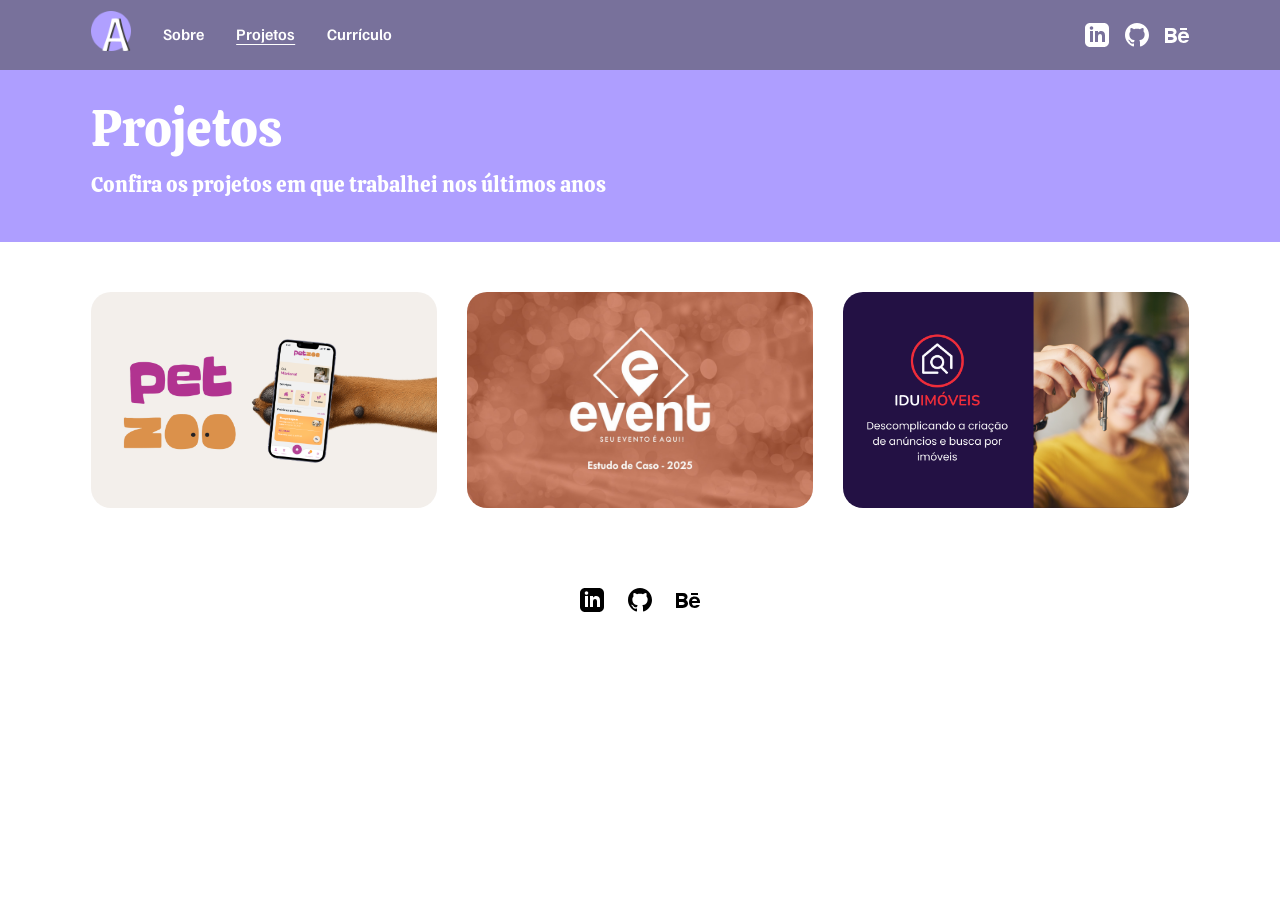
==== projetos/index.html @ efbb7764 "chore: first commit" ====
<!DOCTYPE html>
<html lang="pt-BR">

<head>
  <meta charset="utf-8">
  <meta name="viewport" content="width=device-width, initial-scale=1">
  <title>Projetos | Amanda Costa</title>
  <meta name="description" content="Confira os projetos de UX/UI Design de Amanda Costa.">
  <link rel="icon" href="../img/favicon.ico">
  <link rel="preconnect" href="https://fonts.googleapis.com">
  <link rel="preconnect" href="https://fonts.gstatic.com" crossorigin>
  <link href="https://fonts.googleapis.com/css2?family=Familjen+Grotesk:ital,wght@0,400;0,600;0,700;1,400;1,700&family=Calistoga&display=swap" rel="stylesheet">
  <link rel="stylesheet" href="../styleguide.css">
  <link rel="stylesheet" href="../style.css">
</head>

<body>

  <header class="header">
    <div class="container header-inner">
      <a href="../index.html" class="logo">
        <img src="../img/logo.png" alt="Portfólio | Amanda Costa">
      </a>
      <nav class="nav-desktop">
        <a href="../index.html">Sobre</a>
        <a href="index.html" class="active">Projetos</a>
        <a href="https://drive.google.com/file/d/1pjZBLQrplAM-iKHVY3zq04LbxBkUVY1t/view?usp=drivesdk" target="_blank" rel="noopener">Currículo</a>
      </nav>
      <div class="social-icons header-social">
        <a href="https://www.linkedin.com/in/amanda-costa-142053214/" target="_blank" rel="noopener" aria-label="LinkedIn">
          <svg xmlns="http://www.w3.org/2000/svg" width="24" height="24" viewBox="0 0 24 24" fill="currentColor"><path d="M19 0h-14c-2.761 0-5 2.239-5 5v14c0 2.761 2.239 5 5 5h14c2.762 0 5-2.239 5-5v-14c0-2.761-2.238-5-5-5zm-11 19h-3v-11h3v11zm-1.5-12.268c-.966 0-1.75-.79-1.75-1.764s.784-1.764 1.75-1.764 1.75.79 1.75 1.764-.783 1.764-1.75 1.764zm13.5 12.268h-3v-5.604c0-3.368-4-3.113-4 0v5.604h-3v-11h3v1.765c1.396-2.586 7-2.777 7 2.476v6.759z"/></svg>
        </a>
        <a href="https://github.com/amanda-costa" target="_blank" rel="noopener" aria-label="GitHub">
          <svg xmlns="http://www.w3.org/2000/svg" width="24" height="24" viewBox="0 0 24 24" fill="currentColor"><path d="M12 0c-6.626 0-12 5.373-12 12 0 5.302 3.438 9.8 8.207 11.387.599.111.793-.261.793-.577v-2.234c-3.338.726-4.033-1.416-4.033-1.416-.546-1.387-1.333-1.756-1.333-1.756-1.089-.745.083-.729.083-.729 1.205.084 1.839 1.237 1.839 1.237 1.07 1.834 2.807 1.304 3.492.997.107-.775.418-1.305.762-1.604-2.665-.305-5.467-1.334-5.467-5.931 0-1.311.469-2.381 1.236-3.221-.124-.303-.535-1.524.117-3.176 0 0 1.008-.322 3.301 1.23.957-.266 1.983-.399 3.003-.404 1.02.005 2.047.138 3.006.404 2.291-1.552 3.297-1.23 3.297-1.23.653 1.653.242 2.874.118 3.176.77.84 1.235 1.911 1.235 3.221 0 4.609-2.807 5.624-5.479 5.921.43.372.823 1.102.823 2.222v3.293c0 .319.192.694.801.576 4.765-1.589 8.199-6.086 8.199-11.386 0-6.627-5.373-12-12-12z"/></svg>
        </a>
        <a href="https://www.behance.net/amandacosta72" target="_blank" rel="noopener" aria-label="Behance">
          <svg xmlns="http://www.w3.org/2000/svg" width="24" height="24" viewBox="0 0 24 24" fill="currentColor"><path d="M22 7h-7v-2h7v2zm1.726 10c-.442 1.297-2.029 3-5.101 3-3.074 0-5.564-1.729-5.564-5.675 0-3.91 2.325-5.92 5.466-5.92 3.082 0 4.964 1.782 5.375 4.426.078.506.109 1.188.095 2.14h-8.027c.13 3.211 3.483 3.312 4.588 2.029h3.168zm-7.686-4h5.025c-.154-1.545-1.085-2.348-2.537-2.348-1.49 0-2.285.852-2.488 2.348zm-9.574 6.988h-6.466v-14.967h6.953c5.476.081 5.58 5.444 2.72 6.906 3.461 1.26 3.577 8.061-3.207 8.061zm-3.466-8.988h3.584c2.508 0 2.906-3-.312-3h-3.272v3zm3.391 3h-3.391v3.016h3.341c3.055 0 2.868-3.016.05-3.016z"/></svg>
        </a>
      </div>
      <button class="hamburger" aria-label="Abrir menu">
        <span></span><span></span><span></span>
      </button>
    </div>
  </header>

  <div class="mobile-nav" id="mobileNav">
    <a href="../index.html">Sobre</a>
    <a href="index.html" class="active">Projetos</a>
    <a href="https://drive.google.com/file/d/1pjZBLQrplAM-iKHVY3zq04LbxBkUVY1t/view?usp=drivesdk" target="_blank" rel="noopener">Currículo</a>
    <div class="social-icons">
      <a href="https://www.linkedin.com/in/amanda-costa-142053214/" target="_blank" rel="noopener" aria-label="LinkedIn">
        <svg xmlns="http://www.w3.org/2000/svg" width="24" height="24" viewBox="0 0 24 24" fill="currentColor"><path d="M19 0h-14c-2.761 0-5 2.239-5 5v14c0 2.761 2.239 5 5 5h14c2.762 0 5-2.239 5-5v-14c0-2.761-2.238-5-5-5zm-11 19h-3v-11h3v11zm-1.5-12.268c-.966 0-1.75-.79-1.75-1.764s.784-1.764 1.75-1.764 1.75.79 1.75 1.764-.783 1.764-1.75 1.764zm13.5 12.268h-3v-5.604c0-3.368-4-3.113-4 0v5.604h-3v-11h3v1.765c1.396-2.586 7-2.777 7 2.476v6.759z"/></svg>
      </a>
      <a href="https://github.com/amanda-costa" target="_blank" rel="noopener" aria-label="GitHub">
        <svg xmlns="http://www.w3.org/2000/svg" width="24" height="24" viewBox="0 0 24 24" fill="currentColor"><path d="M12 0c-6.626 0-12 5.373-12 12 0 5.302 3.438 9.8 8.207 11.387.599.111.793-.261.793-.577v-2.234c-3.338.726-4.033-1.416-4.033-1.416-.546-1.387-1.333-1.756-1.333-1.756-1.089-.745.083-.729.083-.729 1.205.084 1.839 1.237 1.839 1.237 1.07 1.834 2.807 1.304 3.492.997.107-.775.418-1.305.762-1.604-2.665-.305-5.467-1.334-5.467-5.931 0-1.311.469-2.381 1.236-3.221-.124-.303-.535-1.524.117-3.176 0 0 1.008-.322 3.301 1.23.957-.266 1.983-.399 3.003-.404 1.02.005 2.047.138 3.006.404 2.291-1.552 3.297-1.23 3.297-1.23.653 1.653.242 2.874.118 3.176.77.84 1.235 1.911 1.235 3.221 0 4.609-2.807 5.624-5.479 5.921.43.372.823 1.102.823 2.222v3.293c0 .319.192.694.801.576 4.765-1.589 8.199-6.086 8.199-11.386 0-6.627-5.373-12-12-12z"/></svg>
      </a>
      <a href="https://www.behance.net/amandacosta72" target="_blank" rel="noopener" aria-label="Behance">
        <svg xmlns="http://www.w3.org/2000/svg" width="24" height="24" viewBox="0 0 24 24" fill="currentColor"><path d="M22 7h-7v-2h7v2zm1.726 10c-.442 1.297-2.029 3-5.101 3-3.074 0-5.564-1.729-5.564-5.675 0-3.91 2.325-5.92 5.466-5.92 3.082 0 4.964 1.782 5.375 4.426.078.506.109 1.188.095 2.14h-8.027c.13 3.211 3.483 3.312 4.588 2.029h3.168zm-7.686-4h5.025c-.154-1.545-1.085-2.348-2.537-2.348-1.49 0-2.285.852-2.488 2.348zm-9.574 6.988h-6.466v-14.967h6.953c5.476.081 5.58 5.444 2.72 6.906 3.461 1.26 3.577 8.061-3.207 8.061zm-3.466-8.988h3.584c2.508 0 2.906-3-.312-3h-3.272v3zm3.391 3h-3.391v3.016h3.341c3.055 0 2.868-3.016.05-3.016z"/></svg>
      </a>
    </div>
  </div>

  <main>

    <!-- Hero -->
    <section class="hero subpage hero-projetos">
      <div class="container">
        <h1>Projetos</h1>
        <h2>Confira os projetos em que trabalhei nos últimos anos</h2>
      </div>
    </section>

    <!-- Projects Grid -->
    <section class="section section-white">
      <div class="container">
        <div class="projects-grid listing">
          <a href="petzoo.html" class="project-card">
            <img src="../img/projetos/petzoo-thumb.png" alt="Petzoo" loading="lazy">
            <div class="project-overlay">
              <h3>Petzoo</h3>
            </div>
          </a>
          <a href="event.html" class="project-card">
            <img src="../img/projetos/event-thumb.jpg" alt="Event - Estudo de Caso" loading="lazy">
            <div class="project-overlay">
              <h3>Event - Estudo de Caso</h3>
            </div>
          </a>
          <a href="iduimoveis.html" class="project-card">
            <img src="../img/projetos/iduimoveis-thumb.png" alt="IDUIMOVEIS" loading="lazy">
            <div class="project-overlay">
              <h3>IDUIMOVEIS</h3>
            </div>
          </a>
        </div>
      </div>
    </section>

  </main>

  <footer class="footer">
    <div class="social-icons">
      <a href="https://www.linkedin.com/in/amanda-costa-142053214/" target="_blank" rel="noopener" aria-label="LinkedIn">
        <svg xmlns="http://www.w3.org/2000/svg" width="24" height="24" viewBox="0 0 24 24" fill="currentColor"><path d="M19 0h-14c-2.761 0-5 2.239-5 5v14c0 2.761 2.239 5 5 5h14c2.762 0 5-2.239 5-5v-14c0-2.761-2.238-5-5-5zm-11 19h-3v-11h3v11zm-1.5-12.268c-.966 0-1.75-.79-1.75-1.764s.784-1.764 1.75-1.764 1.75.79 1.75 1.764-.783 1.764-1.75 1.764zm13.5 12.268h-3v-5.604c0-3.368-4-3.113-4 0v5.604h-3v-11h3v1.765c1.396-2.586 7-2.777 7 2.476v6.759z"/></svg>
      </a>
      <a href="https://github.com/amanda-costa" target="_blank" rel="noopener" aria-label="GitHub">
        <svg xmlns="http://www.w3.org/2000/svg" width="24" height="24" viewBox="0 0 24 24" fill="currentColor"><path d="M12 0c-6.626 0-12 5.373-12 12 0 5.302 3.438 9.8 8.207 11.387.599.111.793-.261.793-.577v-2.234c-3.338.726-4.033-1.416-4.033-1.416-.546-1.387-1.333-1.756-1.333-1.756-1.089-.745.083-.729.083-.729 1.205.084 1.839 1.237 1.839 1.237 1.07 1.834 2.807 1.304 3.492.997.107-.775.418-1.305.762-1.604-2.665-.305-5.467-1.334-5.467-5.931 0-1.311.469-2.381 1.236-3.221-.124-.303-.535-1.524.117-3.176 0 0 1.008-.322 3.301 1.23.957-.266 1.983-.399 3.003-.404 1.02.005 2.047.138 3.006.404 2.291-1.552 3.297-1.23 3.297-1.23.653 1.653.242 2.874.118 3.176.77.84 1.235 1.911 1.235 3.221 0 4.609-2.807 5.624-5.479 5.921.43.372.823 1.102.823 2.222v3.293c0 .319.192.694.801.576 4.765-1.589 8.199-6.086 8.199-11.386 0-6.627-5.373-12-12-12z"/></svg>
      </a>
      <a href="https://www.behance.net/amandacosta72" target="_blank" rel="noopener" aria-label="Behance">
        <svg xmlns="http://www.w3.org/2000/svg" width="24" height="24" viewBox="0 0 24 24" fill="currentColor"><path d="M22 7h-7v-2h7v2zm1.726 10c-.442 1.297-2.029 3-5.101 3-3.074 0-5.564-1.729-5.564-5.675 0-3.91 2.325-5.92 5.466-5.92 3.082 0 4.964 1.782 5.375 4.426.078.506.109 1.188.095 2.14h-8.027c.13 3.211 3.483 3.312 4.588 2.029h3.168zm-7.686-4h5.025c-.154-1.545-1.085-2.348-2.537-2.348-1.49 0-2.285.852-2.488 2.348zm-9.574 6.988h-6.466v-14.967h6.953c5.476.081 5.58 5.444 2.72 6.906 3.461 1.26 3.577 8.061-3.207 8.061zm-3.466-8.988h3.584c2.508 0 2.906-3-.312-3h-3.272v3zm3.391 3h-3.391v3.016h3.341c3.055 0 2.868-3.016.05-3.016z"/></svg>
      </a>
    </div>
  </footer>

  <script>
    document.querySelector('.hamburger').addEventListener('click', function () {
      document.getElementById('mobileNav').classList.toggle('open');
      this.classList.toggle('open');
    });
  </script>

</body>

</html>
---- styleguide.css ----
:root {
  --white: #ffffff;
  --black: #000000;
  --accent: hsl(250, 100%, 81%);         /* lavender #A08AFF */
  --light-accent: hsl(60, 4%, 95%);      /* cream #F4F4F2 */
  --dark-accent: hsl(0, 0%, 31%);        /* dark gray #4F4F4F */
  --font-heading: 'Calistoga', serif;
  --font-body: 'Familjen Grotesk', sans-serif;
}
---- style.css ----
/* ==========================================================================
   Amanda Costa - Product Designer Portfolio
   ========================================================================== */

* {
  box-sizing: border-box;
}

html {
  scroll-behavior: smooth;
}

body {
  font-family: var(--font-body);
  margin: 0;
  padding: 0;
  line-height: 1.6;
  color: var(--black);
}

h1, h2, h3, h4, h5, h6 {
  font-family: var(--font-heading);
  font-weight: 400;
}

img {
  max-width: 100%;
  height: auto;
}

a.no-effect {
  text-decoration: none;
  color: inherit;
}

a.no-effect:hover,
a.no-effect:focus,
a.no-effect:active {
  text-decoration: none;
  color: inherit;
}

/* ==========================================================================
   Header
   ========================================================================== */

.header {
  position: fixed;
  top: 0;
  left: 0;
  width: 100%;
  z-index: 1000;
  background: rgba(79, 79, 79, 0.57);
  height: 70px;
}

.header-inner {
  display: flex;
  align-items: center;
  gap: 32px;
  height: 100%;
}

.header .logo img {
  height: 40px;
}

.nav-desktop {
  display: flex;
  gap: 32px;
  align-items: center;
}

.nav-desktop a {
  color: var(--white);
  font-size: 16px;
  font-weight: 600;
  text-decoration: none;
  transition: color 0.3s;
}

.nav-desktop a:hover {
  text-decoration: underline;
  text-underline-offset: 4px;
}

.nav-desktop a.active {
  color: var(--white);
  text-decoration: underline;
  text-underline-offset: 4px;
}

.header-social {
  display: flex;
  gap: 16px;
  align-items: center;
  margin-left: auto;
}

.header-social a {
  color: var(--white);
  text-decoration: none;
  transition: color 0.3s;
  display: flex;
}

.header-social a:hover {
  color: var(--accent);
}

/* Hamburger */
.hamburger {
  display: none;
  flex-direction: column;
  justify-content: space-between;
  width: 28px;
  height: 20px;
  cursor: pointer;
  background: none;
  border: none;
  padding: 0;
  z-index: 1001;
}

.hamburger span {
  display: block;
  width: 100%;
  height: 3px;
  background: var(--white);
  border-radius: 2px;
  transition: 0.3s;
}

.hamburger.open span:nth-child(1) {
  transform: rotate(45deg) translate(6px, 6px);
}

.hamburger.open span:nth-child(2) {
  opacity: 0;
}

.hamburger.open span:nth-child(3) {
  transform: rotate(-45deg) translate(6px, -6px);
}

/* Mobile Nav */
.mobile-nav {
  position: fixed;
  top: 0;
  left: 0;
  width: 100%;
  height: 100vh;
  background: rgba(79, 79, 79, 0.98);
  display: flex;
  flex-direction: column;
  justify-content: center;
  align-items: center;
  gap: 32px;
  z-index: 999;
  opacity: 0;
  pointer-events: none;
  transition: opacity 0.3s;
}

.mobile-nav.open {
  opacity: 1;
  pointer-events: all;
}

.mobile-nav a {
  color: var(--white);
  font-size: 24px;
  font-weight: 600;
  text-decoration: none;
  transition: color 0.3s;
}

.mobile-nav a:hover,
.mobile-nav a.active {
  color: var(--accent);
}

.mobile-nav .social-icons {
  display: flex;
  gap: 24px;
  margin-top: 16px;
}

.mobile-nav .social-icons a {
  font-size: 20px;
  display: flex;
}

/* ==========================================================================
   Hero
   ========================================================================== */

.hero {
  min-height: 60vh;
  background-size: cover;
  background-position: 68% 31%;
  position: relative;
  display: flex;
  align-items: center;
  padding: 140px 0 80px;
}

.hero.subpage {
  min-height: auto;
  background-color: var(--white);
  padding: 120px 0 60px;
}

.hero.subpage::before {
  display: none;
}

.hero.subpage h1 {
  color: var(--black);
}

.hero.subpage h2 {
  color: var(--dark-accent);
}

.hero.hero-projetos {
  background-color: var(--accent);
  padding: 100px 0 40px;
}

.hero.hero-projetos h1 {
  color: var(--white);
  font-size: 3.2rem;
  margin-bottom: 12px;
}

.hero.hero-projetos h2 {
  color: rgba(255, 255, 255, 1.0);
  font-size: 1.3rem;
  font-weight: 400;
}

.hero::before {
  content: '';
  position: absolute;
  top: 0;
  left: 0;
  width: 100%;
  height: 100%;
  background: rgba(200, 200, 200, 0.20);
}

.hero .container {
  position: relative;
  z-index: 1;
  text-align: left;
  max-width: 1200px;
  width: 100%;
}

.hero h1 {
  color: var(--white);
  font-size: 4.5rem;
  margin: 0 0 12px 0;
  line-height: 1.1;
}

.hero h2 {
  color: var(--accent);
  font-size: 2.3rem;
  font-family: var(--font-heading);
  margin: 0;
}

/* ==========================================================================
   Sections
   ========================================================================== */

.section {
  padding: 50px 0;
}

.section-white {
  background: var(--white);
  color: var(--black);
}

.section-light {
  background: var(--light-accent);
  color: var(--black);
}

.section-dark {
  background: var(--dark-accent);
  color: var(--white);
}

.container {
  max-width: 1200px;
  margin: 0 auto;
  padding: 0 4vw;
}

.section-title {
  font-size: 2.5rem;
  color: var(--black);
  margin-bottom: 40px;
}

/* ==========================================================================
   Education (3-column)
   ========================================================================== */

.education-grid {
  display: grid;
  grid-template-columns: repeat(3, 1fr);
  gap: 40px;
}

.education-grid h3 {
  font-size: 1.4rem;
  margin-bottom: 0px;
}

.education-grid p {
  font-size: 1.2rem;
  line-height: 1.8;
  margin-top: 5px;
}

/* ==========================================================================
   About (2-column)
   ========================================================================== */

.about-grid {
  display: grid;
  grid-template-columns: 1.2fr 1fr;
  gap: 60px;
  align-items: center;
}

.about-grid h2 {
  font-size: 3rem;
  color: var(--accent);
  margin-bottom: 24px;
}

.about-grid p {
  font-size: 1.1rem;
  line-height: 1.8;
  margin-bottom: 16px;
  color: var(--black);
}

.about-image img {
  width: 100%;
  object-fit: contain;
}

/* ==========================================================================
   Skills (2-column)
   ========================================================================== */

.skills-grid {
  display: grid;
  grid-template-columns: repeat(2, 1fr);
  gap: 50px;
}

.skills-grid h2 {
  font-size: 2.5rem;
  margin-bottom: 0px;
  grid-column: span 2;
}

.skills-grid h3 {
  font-size: 1.6rem;
  font-family: var(--font-body);
  font-weight: 700;
  color: var(--dark-accent);
  border-bottom: 3px solid var(--accent);
  padding-bottom: 8px;
  margin-bottom: 16px;
}

.skills-grid p {
  font-size: 1.1rem;
  line-height: 1.8;
}

/* ==========================================================================
   Projects Grid
   ========================================================================== */

.projects-grid {
  display: grid;
  grid-template-columns: repeat(2, 1fr);
  gap: 30px;
}

.projects-grid.listing {
  grid-template-columns: repeat(3, 1fr);
}

.project-card {
  position: relative;
  border-radius: 20px;
  overflow: hidden;
  aspect-ratio: 16 / 10;
  display: block;
  text-decoration: none;
}

.project-card img {
  width: 100%;
  height: 100%;
  object-fit: cover;
  transition: transform 0.3s;
}

.project-card:hover img {
  transform: scale(1.05);
}

.project-overlay {
  position: absolute;
  bottom: 0;
  left: 0;
  right: 0;
  padding: 20px;
  background: linear-gradient(transparent, rgba(0, 0, 0, 0.8));
  opacity: 0;
  transition: opacity 0.3s;
  display: flex;
  align-items: flex-end;
}

.project-card:hover .project-overlay {
  opacity: 1;
}

.project-overlay h3 {
  color: var(--white);
  font-size: 1.3rem;
  font-family: var(--font-body);
  font-weight: 700;
  margin: 0;
}

/* ==========================================================================
   Buttons
   ========================================================================== */

.btn-outline {
  display: inline-block;
  padding: 12px 32px;
  border-radius: 50px;
  font-weight: 600;
  text-decoration: none;
  font-family: var(--font-body);
  font-size: 1rem;
  background: transparent;
  border: 2px solid var(--black);
  color: var(--black);
  transition: background 0.3s, color 0.3s;
  cursor: pointer;
}

.btn-outline:hover {
  background: var(--black);
  color: var(--white);
}

/* ==========================================================================
   Project Detail
   ========================================================================== */

.project-detail {
  padding-top: 70px;
  background: var(--white);
}

.project-images {
  max-width: 1400px;
  margin: 0 auto;
}

.project-images img,
.project-images video {
  width: 100%;
  display: block;
}

/* ==========================================================================
   Pagination
   ========================================================================== */

.pagination {
  display: flex;
  justify-content: space-between;
  padding: 40px 4vw;
  max-width: 1200px;
  margin: 0 auto;
}

.pagination a {
  color: var(--accent);
  font-weight: 600;
  text-decoration: none;
  transition: opacity 0.3s;
}

.pagination a:hover {
  opacity: 0.7;
}

/* ==========================================================================
   Footer
   ========================================================================== */

.footer {
  background: var(--white);
  padding: 30px 0;
  text-align: center;
}

.footer .social-icons {
  display: flex;
  justify-content: center;
  gap: 24px;
}

.footer .social-icons a {
  color: var(--black);
  text-decoration: none;
  transition: color 0.3s;
  display: flex;
}

.footer .social-icons a:hover {
  color: var(--accent);
}

/* ==========================================================================
   Utilities
   ========================================================================== */

.text-center {
  text-align: center;
}

.mt-40 {
  margin-top: 40px;
}

/* ==========================================================================
   Responsive - Tablet
   ========================================================================== */

@media (max-width: 768px) {
  .hero h1 {
    font-size: 2.5rem;
  }

  .hero h2 {
    font-size: 1.5rem;
  }

  .section {
    padding: 50px 0;
  }

  .container {
    padding: 0 6vw;
  }

  .education-grid {
    grid-template-columns: 1fr;
  }

  .about-grid {
    grid-template-columns: 1fr;
  }

  .about-grid .about-image {
    order: -1;
  }

  .skills-grid {
    grid-template-columns: 1fr;
  }

  .skills-grid h2 {
    grid-column: span 1;
  }

  .projects-grid {
    grid-template-columns: 1fr;
  }

  .projects-grid.listing {
    grid-template-columns: 1fr;
  }

  .hamburger {
    display: flex;
  }

  .nav-desktop,
  .header-social {
    display: none;
  }
}

/* ==========================================================================
   Responsive - Mobile
   ========================================================================== */

@media (max-width: 480px) {
  .hero h1 {
    font-size: 2rem;
  }

  .section-title {
    font-size: 1.8rem;
  }
}
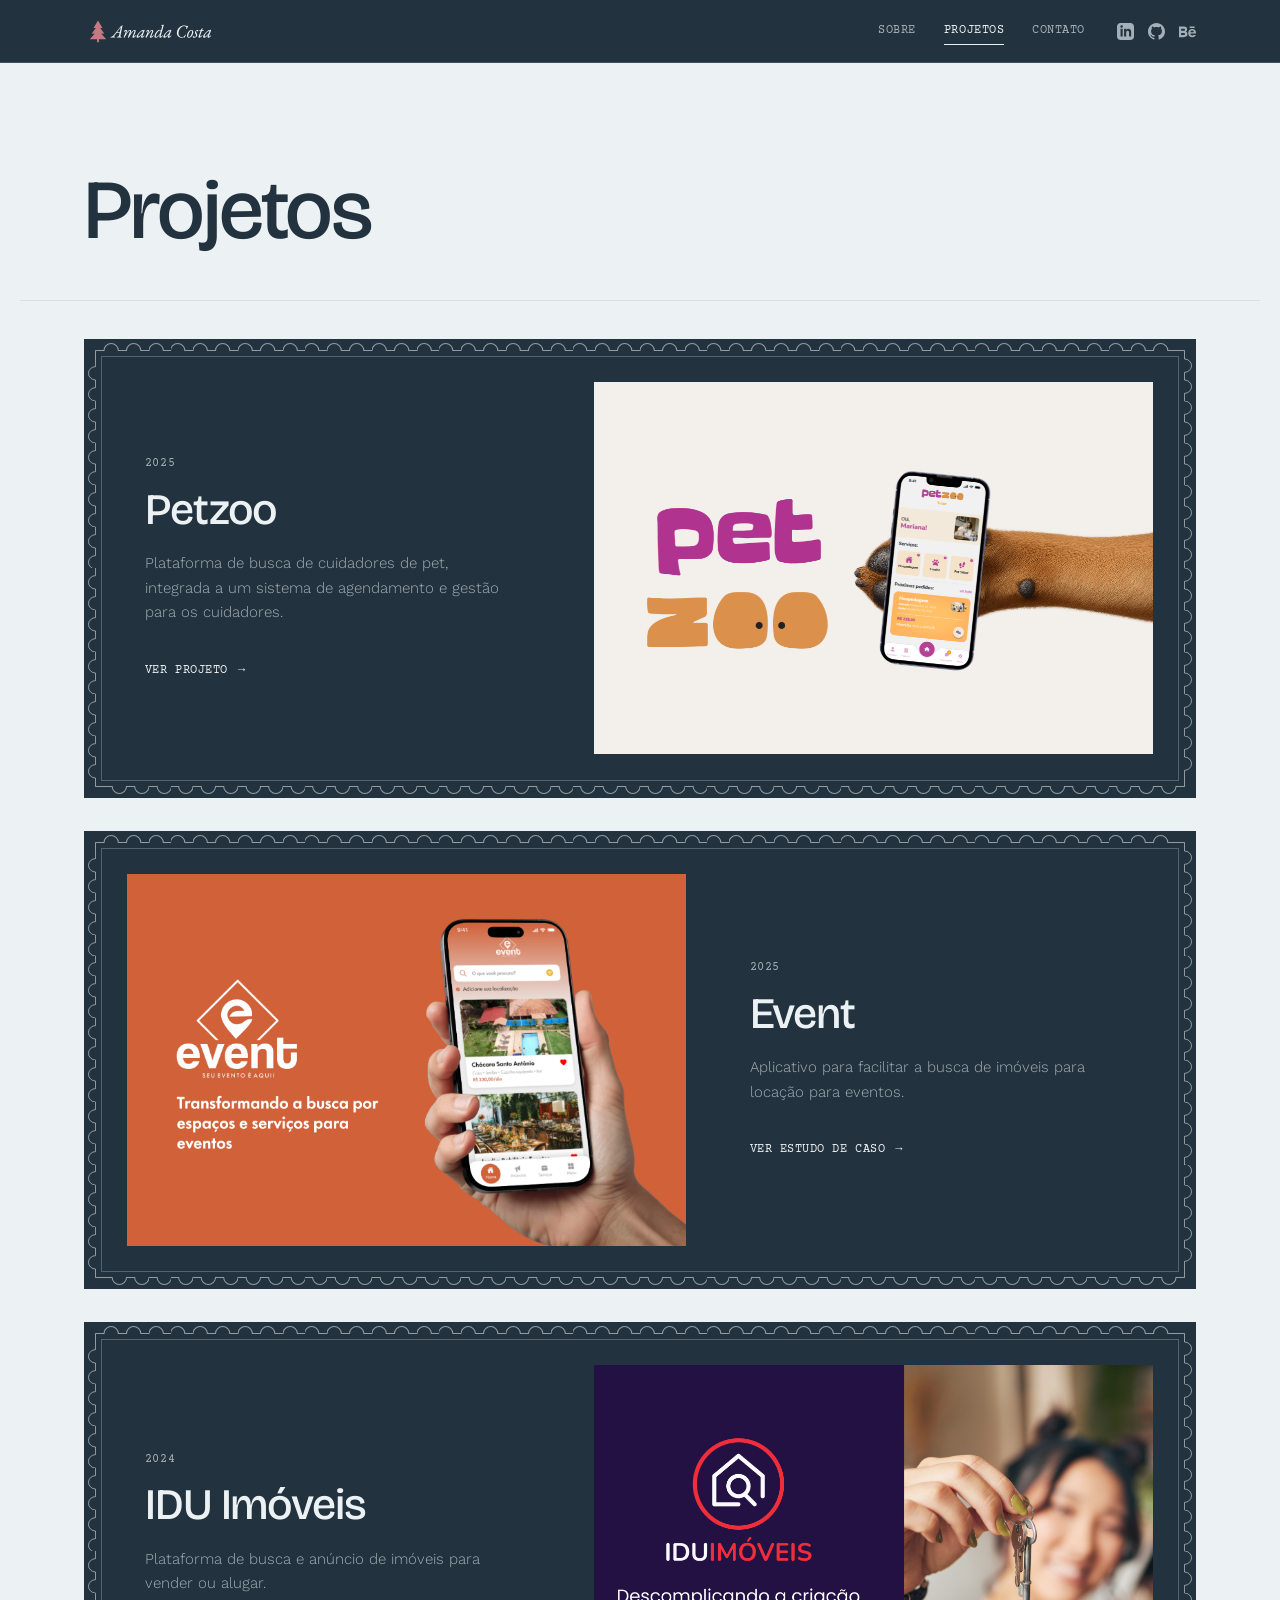
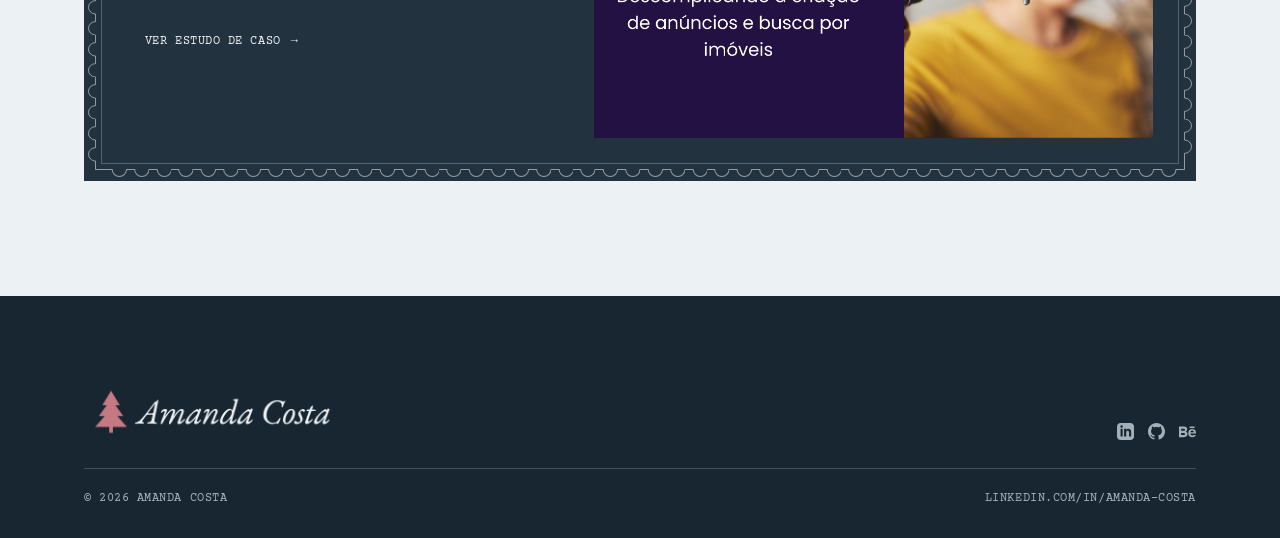
==== commit 13cc874b: "Redesign do portfólio: selos, linha do tempo e projetos em destaque O site passa a ser gerado por to" ====
--- a/projetos/index.html
+++ b/projetos/index.html
@@ -5,120 +5,128 @@
   <meta charset="utf-8">
   <meta name="viewport" content="width=device-width, initial-scale=1">
   <title>Projetos | Amanda Costa</title>
-  <meta name="description" content="Confira os projetos de UX/UI Design de Amanda Costa.">
-  <link rel="icon" href="../img/favicon.ico">
+  <meta name="description" content="Índice dos estudos de caso de UX/UI Design de Amanda Costa.">
+  <meta property="og:type" content="website">
+  <meta property="og:title" content="Projetos | Amanda Costa">
+  <meta property="og:description" content="Índice dos estudos de caso de UX/UI Design de Amanda Costa.">
+  <meta property="og:image" content="https://amandacosta.net/img/capa-petzoo.png">
+  <meta name="theme-color" content="#3d4a57">
+  <link rel="icon" href="../favicon.ico" sizes="16x16 32x32 48x48 64x64">
+  <link rel="icon" type="image/png" sizes="128x128" href="../img/favicon-128.png">
+  <link rel="icon" type="image/png" sizes="512x512" href="../img/favicon-512.png">
+  <link rel="apple-touch-icon" href="../img/favicon-512.png">
   <link rel="preconnect" href="https://fonts.googleapis.com">
   <link rel="preconnect" href="https://fonts.gstatic.com" crossorigin>
-  <link href="https://fonts.googleapis.com/css2?family=Familjen+Grotesk:ital,wght@0,400;0,600;0,700;1,400;1,700&family=Calistoga&display=swap" rel="stylesheet">
-  <link rel="stylesheet" href="../styleguide.css">
-  <link rel="stylesheet" href="../style.css">
+  <link href="https://fonts.googleapis.com/css2?family=Bricolage+Grotesque:opsz,wght@12..96,300..800&family=Courier+Prime:wght@400;700&family=EB+Garamond:ital,wght@1,400;1,500&family=Work+Sans:wght@300;400;500&display=swap" rel="stylesheet">
+  <link rel="stylesheet" href="../styleguide.css?v=202608262234">
+  <link rel="stylesheet" href="../style.css?v=202608262234">
+  <script>document.documentElement.classList.add('js');</script>
 </head>
 
 <body>
 
-  <header class="header">
-    <div class="container header-inner">
-      <a href="../index.html" class="logo">
-        <img src="../img/logo.png" alt="Portfólio | Amanda Costa">
+  <a class="skip-link" href="#conteudo">Pular para o conteúdo</a>
+
+  <div class="progresso" id="progresso" aria-hidden="true"></div>
+
+  <header class="site-header">
+    <div class="shell site-header__inner">
+      <a class="site-header__logo" href="../index.html">
+        <img src="../img/logo-claro.png" alt="Amanda Costa" width="1040" height="240">
       </a>
-      <nav class="nav-desktop">
+      <nav class="nav" aria-label="Principal">
         <a href="../index.html">Sobre</a>
-        <a href="index.html" class="active">Projetos</a>
-        <a href="https://drive.google.com/file/d/1pjZBLQrplAM-iKHVY3zq04LbxBkUVY1t/view?usp=drivesdk" target="_blank" rel="noopener">Currículo</a>
+        <a href="../projetos/index.html" aria-current="page">Projetos</a>
+        <a href="../index.html#contato">Contato</a>
       </nav>
-      <div class="social-icons header-social">
-        <a href="https://www.linkedin.com/in/amanda-costa-142053214/" target="_blank" rel="noopener" aria-label="LinkedIn">
-          <svg xmlns="http://www.w3.org/2000/svg" width="24" height="24" viewBox="0 0 24 24" fill="currentColor"><path d="M19 0h-14c-2.761 0-5 2.239-5 5v14c0 2.761 2.239 5 5 5h14c2.762 0 5-2.239 5-5v-14c0-2.761-2.238-5-5-5zm-11 19h-3v-11h3v11zm-1.5-12.268c-.966 0-1.75-.79-1.75-1.764s.784-1.764 1.75-1.764 1.75.79 1.75 1.764-.783 1.764-1.75 1.764zm13.5 12.268h-3v-5.604c0-3.368-4-3.113-4 0v5.604h-3v-11h3v1.765c1.396-2.586 7-2.777 7 2.476v6.759z"/></svg>
-        </a>
-        <a href="https://github.com/amanda-costa" target="_blank" rel="noopener" aria-label="GitHub">
-          <svg xmlns="http://www.w3.org/2000/svg" width="24" height="24" viewBox="0 0 24 24" fill="currentColor"><path d="M12 0c-6.626 0-12 5.373-12 12 0 5.302 3.438 9.8 8.207 11.387.599.111.793-.261.793-.577v-2.234c-3.338.726-4.033-1.416-4.033-1.416-.546-1.387-1.333-1.756-1.333-1.756-1.089-.745.083-.729.083-.729 1.205.084 1.839 1.237 1.839 1.237 1.07 1.834 2.807 1.304 3.492.997.107-.775.418-1.305.762-1.604-2.665-.305-5.467-1.334-5.467-5.931 0-1.311.469-2.381 1.236-3.221-.124-.303-.535-1.524.117-3.176 0 0 1.008-.322 3.301 1.23.957-.266 1.983-.399 3.003-.404 1.02.005 2.047.138 3.006.404 2.291-1.552 3.297-1.23 3.297-1.23.653 1.653.242 2.874.118 3.176.77.84 1.235 1.911 1.235 3.221 0 4.609-2.807 5.624-5.479 5.921.43.372.823 1.102.823 2.222v3.293c0 .319.192.694.801.576 4.765-1.589 8.199-6.086 8.199-11.386 0-6.627-5.373-12-12-12z"/></svg>
-        </a>
-        <a href="https://www.behance.net/amandacosta72" target="_blank" rel="noopener" aria-label="Behance">
-          <svg xmlns="http://www.w3.org/2000/svg" width="24" height="24" viewBox="0 0 24 24" fill="currentColor"><path d="M22 7h-7v-2h7v2zm1.726 10c-.442 1.297-2.029 3-5.101 3-3.074 0-5.564-1.729-5.564-5.675 0-3.91 2.325-5.92 5.466-5.92 3.082 0 4.964 1.782 5.375 4.426.078.506.109 1.188.095 2.14h-8.027c.13 3.211 3.483 3.312 4.588 2.029h3.168zm-7.686-4h5.025c-.154-1.545-1.085-2.348-2.537-2.348-1.49 0-2.285.852-2.488 2.348zm-9.574 6.988h-6.466v-14.967h6.953c5.476.081 5.58 5.444 2.72 6.906 3.461 1.26 3.577 8.061-3.207 8.061zm-3.466-8.988h3.584c2.508 0 2.906-3-.312-3h-3.272v3zm3.391 3h-3.391v3.016h3.341c3.055 0 2.868-3.016.05-3.016z"/></svg>
-        </a>
+      <div class="social">
+      <a href="https://www.linkedin.com/in/amanda-costa-142053214/" target="_blank" rel="noopener" aria-label="LinkedIn"><svg xmlns="http://www.w3.org/2000/svg" viewBox="0 0 24 24" fill="currentColor" aria-hidden="true"><path d="M19 0h-14c-2.761 0-5 2.239-5 5v14c0 2.761 2.239 5 5 5h14c2.762 0 5-2.239 5-5v-14c0-2.761-2.238-5-5-5zm-11 19h-3v-11h3v11zm-1.5-12.268c-.966 0-1.75-.79-1.75-1.764s.784-1.764 1.75-1.764 1.75.79 1.75 1.764-.783 1.764-1.75 1.764zm13.5 12.268h-3v-5.604c0-3.368-4-3.113-4 0v5.604h-3v-11h3v1.765c1.396-2.586 7-2.777 7 2.476v6.759z"/></svg></a>
+      <a href="https://github.com/amanda-costa" target="_blank" rel="noopener" aria-label="GitHub"><svg xmlns="http://www.w3.org/2000/svg" viewBox="0 0 24 24" fill="currentColor" aria-hidden="true"><path d="M12 0c-6.626 0-12 5.373-12 12 0 5.302 3.438 9.8 8.207 11.387.599.111.793-.261.793-.577v-2.234c-3.338.726-4.033-1.416-4.033-1.416-.546-1.387-1.333-1.756-1.333-1.756-1.089-.745.083-.729.083-.729 1.205.084 1.839 1.237 1.839 1.237 1.07 1.834 2.807 1.304 3.492.997.107-.775.418-1.305.762-1.604-2.665-.305-5.467-1.334-5.467-5.931 0-1.311.469-2.381 1.236-3.221-.124-.303-.535-1.524.117-3.176 0 0 1.008-.322 3.301 1.23.957-.266 1.983-.399 3.003-.404 1.02.005 2.047.138 3.006.404 2.291-1.552 3.297-1.23 3.297-1.23.653 1.653.242 2.874.118 3.176.77.84 1.235 1.911 1.235 3.221 0 4.609-2.807 5.624-5.479 5.921.43.372.823 1.102.823 2.222v3.293c0 .319.192.694.801.576 4.765-1.589 8.199-6.086 8.199-11.386 0-6.627-5.373-12-12-12z"/></svg></a>
+      <a href="https://www.behance.net/amandacosta72" target="_blank" rel="noopener" aria-label="Behance"><svg xmlns="http://www.w3.org/2000/svg" viewBox="0 0 24 24" fill="currentColor" aria-hidden="true"><path d="M22 7h-7v-2h7v2zm1.726 10c-.442 1.297-2.029 3-5.101 3-3.074 0-5.564-1.729-5.564-5.675 0-3.91 2.325-5.92 5.466-5.92 3.082 0 4.964 1.782 5.375 4.426.078.506.109 1.188.095 2.14h-8.027c.13 3.211 3.483 3.312 4.588 2.029h3.168zm-7.686-4h5.025c-.154-1.545-1.085-2.348-2.537-2.348-1.49 0-2.285.852-2.488 2.348zm-9.574 6.988h-6.466v-14.967h6.953c5.476.081 5.58 5.444 2.72 6.906 3.461 1.26 3.577 8.061-3.207 8.061zm-3.466-8.988h3.584c2.508 0 2.906-3-.312-3h-3.272v3zm3.391 3h-3.391v3.016h3.341c3.055 0 2.868-3.016.05-3.016z"/></svg></a>
       </div>
-      <button class="hamburger" aria-label="Abrir menu">
-        <span></span><span></span><span></span>
-      </button>
+      <button class="menu-toggle" id="menuToggle" aria-expanded="false" aria-controls="menuPanel">Menu</button>
+    </div>
+    <div class="menu-panel" id="menuPanel">
+      <a href="../index.html">Sobre</a>
+      <a href="../projetos/index.html">Projetos</a>
+      <a href="../index.html#contato">Contato</a>
+      <div class="social">
+      <a href="https://www.linkedin.com/in/amanda-costa-142053214/" target="_blank" rel="noopener" aria-label="LinkedIn"><svg xmlns="http://www.w3.org/2000/svg" viewBox="0 0 24 24" fill="currentColor" aria-hidden="true"><path d="M19 0h-14c-2.761 0-5 2.239-5 5v14c0 2.761 2.239 5 5 5h14c2.762 0 5-2.239 5-5v-14c0-2.761-2.238-5-5-5zm-11 19h-3v-11h3v11zm-1.5-12.268c-.966 0-1.75-.79-1.75-1.764s.784-1.764 1.75-1.764 1.75.79 1.75 1.764-.783 1.764-1.75 1.764zm13.5 12.268h-3v-5.604c0-3.368-4-3.113-4 0v5.604h-3v-11h3v1.765c1.396-2.586 7-2.777 7 2.476v6.759z"/></svg></a>
+      <a href="https://github.com/amanda-costa" target="_blank" rel="noopener" aria-label="GitHub"><svg xmlns="http://www.w3.org/2000/svg" viewBox="0 0 24 24" fill="currentColor" aria-hidden="true"><path d="M12 0c-6.626 0-12 5.373-12 12 0 5.302 3.438 9.8 8.207 11.387.599.111.793-.261.793-.577v-2.234c-3.338.726-4.033-1.416-4.033-1.416-.546-1.387-1.333-1.756-1.333-1.756-1.089-.745.083-.729.083-.729 1.205.084 1.839 1.237 1.839 1.237 1.07 1.834 2.807 1.304 3.492.997.107-.775.418-1.305.762-1.604-2.665-.305-5.467-1.334-5.467-5.931 0-1.311.469-2.381 1.236-3.221-.124-.303-.535-1.524.117-3.176 0 0 1.008-.322 3.301 1.23.957-.266 1.983-.399 3.003-.404 1.02.005 2.047.138 3.006.404 2.291-1.552 3.297-1.23 3.297-1.23.653 1.653.242 2.874.118 3.176.77.84 1.235 1.911 1.235 3.221 0 4.609-2.807 5.624-5.479 5.921.43.372.823 1.102.823 2.222v3.293c0 .319.192.694.801.576 4.765-1.589 8.199-6.086 8.199-11.386 0-6.627-5.373-12-12-12z"/></svg></a>
+      <a href="https://www.behance.net/amandacosta72" target="_blank" rel="noopener" aria-label="Behance"><svg xmlns="http://www.w3.org/2000/svg" viewBox="0 0 24 24" fill="currentColor" aria-hidden="true"><path d="M22 7h-7v-2h7v2zm1.726 10c-.442 1.297-2.029 3-5.101 3-3.074 0-5.564-1.729-5.564-5.675 0-3.91 2.325-5.92 5.466-5.92 3.082 0 4.964 1.782 5.375 4.426.078.506.109 1.188.095 2.14h-8.027c.13 3.211 3.483 3.312 4.588 2.029h3.168zm-7.686-4h5.025c-.154-1.545-1.085-2.348-2.537-2.348-1.49 0-2.285.852-2.488 2.348zm-9.574 6.988h-6.466v-14.967h6.953c5.476.081 5.58 5.444 2.72 6.906 3.461 1.26 3.577 8.061-3.207 8.061zm-3.466-8.988h3.584c2.508 0 2.906-3-.312-3h-3.272v3zm3.391 3h-3.391v3.016h3.341c3.055 0 2.868-3.016.05-3.016z"/></svg></a>
+      </div>
     </div>
   </header>
 
-  <div class="mobile-nav" id="mobileNav">
-    <a href="../index.html">Sobre</a>
-    <a href="index.html" class="active">Projetos</a>
-    <a href="https://drive.google.com/file/d/1pjZBLQrplAM-iKHVY3zq04LbxBkUVY1t/view?usp=drivesdk" target="_blank" rel="noopener">Currículo</a>
-    <div class="social-icons">
-      <a href="https://www.linkedin.com/in/amanda-costa-142053214/" target="_blank" rel="noopener" aria-label="LinkedIn">
-        <svg xmlns="http://www.w3.org/2000/svg" width="24" height="24" viewBox="0 0 24 24" fill="currentColor"><path d="M19 0h-14c-2.761 0-5 2.239-5 5v14c0 2.761 2.239 5 5 5h14c2.762 0 5-2.239 5-5v-14c0-2.761-2.238-5-5-5zm-11 19h-3v-11h3v11zm-1.5-12.268c-.966 0-1.75-.79-1.75-1.764s.784-1.764 1.75-1.764 1.75.79 1.75 1.764-.783 1.764-1.75 1.764zm13.5 12.268h-3v-5.604c0-3.368-4-3.113-4 0v5.604h-3v-11h3v1.765c1.396-2.586 7-2.777 7 2.476v6.759z"/></svg>
-      </a>
-      <a href="https://github.com/amanda-costa" target="_blank" rel="noopener" aria-label="GitHub">
-        <svg xmlns="http://www.w3.org/2000/svg" width="24" height="24" viewBox="0 0 24 24" fill="currentColor"><path d="M12 0c-6.626 0-12 5.373-12 12 0 5.302 3.438 9.8 8.207 11.387.599.111.793-.261.793-.577v-2.234c-3.338.726-4.033-1.416-4.033-1.416-.546-1.387-1.333-1.756-1.333-1.756-1.089-.745.083-.729.083-.729 1.205.084 1.839 1.237 1.839 1.237 1.07 1.834 2.807 1.304 3.492.997.107-.775.418-1.305.762-1.604-2.665-.305-5.467-1.334-5.467-5.931 0-1.311.469-2.381 1.236-3.221-.124-.303-.535-1.524.117-3.176 0 0 1.008-.322 3.301 1.23.957-.266 1.983-.399 3.003-.404 1.02.005 2.047.138 3.006.404 2.291-1.552 3.297-1.23 3.297-1.23.653 1.653.242 2.874.118 3.176.77.84 1.235 1.911 1.235 3.221 0 4.609-2.807 5.624-5.479 5.921.43.372.823 1.102.823 2.222v3.293c0 .319.192.694.801.576 4.765-1.589 8.199-6.086 8.199-11.386 0-6.627-5.373-12-12-12z"/></svg>
-      </a>
-      <a href="https://www.behance.net/amandacosta72" target="_blank" rel="noopener" aria-label="Behance">
-        <svg xmlns="http://www.w3.org/2000/svg" width="24" height="24" viewBox="0 0 24 24" fill="currentColor"><path d="M22 7h-7v-2h7v2zm1.726 10c-.442 1.297-2.029 3-5.101 3-3.074 0-5.564-1.729-5.564-5.675 0-3.91 2.325-5.92 5.466-5.92 3.082 0 4.964 1.782 5.375 4.426.078.506.109 1.188.095 2.14h-8.027c.13 3.211 3.483 3.312 4.588 2.029h3.168zm-7.686-4h5.025c-.154-1.545-1.085-2.348-2.537-2.348-1.49 0-2.285.852-2.488 2.348zm-9.574 6.988h-6.466v-14.967h6.953c5.476.081 5.58 5.444 2.72 6.906 3.461 1.26 3.577 8.061-3.207 8.061zm-3.466-8.988h3.584c2.508 0 2.906-3-.312-3h-3.272v3zm3.391 3h-3.391v3.016h3.341c3.055 0 2.868-3.016.05-3.016z"/></svg>
-      </a>
-    </div>
-  </div>
+  <main id="conteudo">
 
-  <main>
-
-    <!-- Hero -->
-    <section class="hero subpage hero-projetos">
-      <div class="container">
+    <section class="page-head page-head--indice shell">
+      <div>
         <h1>Projetos</h1>
-        <h2>Confira os projetos em que trabalhei nos últimos anos</h2>
       </div>
     </section>
 
-    <!-- Projects Grid -->
-    <section class="section section-white">
-      <div class="container">
-        <div class="projects-grid listing">
-          <a href="petzoo.html" class="project-card">
-            <img src="../img/projetos/petzoo-thumb.png" alt="Petzoo" loading="lazy">
-            <div class="project-overlay">
+    <section class="section shell" data-bg="papel">
+      <div class="destaques destaques--indice">
+        <a class="destaque reveal" style="--d:0" href="petzoo.html">
+            <div class="destaque__img">
+              <img src="../img/projetos/petzoo-thumb.png" alt="Petzoo" loading="lazy">
+            </div>
+            <div class="destaque__corpo">
+              <span class="label destaque__ano">2025</span>
               <h3>Petzoo</h3>
+              <p>Plataforma de busca de cuidadores de pet, integrada a um sistema de agendamento e gestão para os cuidadores.</p>
+              <span class="destaque__cta">Ver projeto <span aria-hidden="true">&rarr;</span></span>
             </div>
           </a>
-          <a href="event.html" class="project-card">
-            <img src="../img/projetos/event-thumb.jpg" alt="Event - Estudo de Caso" loading="lazy">
-            <div class="project-overlay">
-              <h3>Event - Estudo de Caso</h3>
+        <a class="destaque reveal" style="--d:1" href="event.html">
+            <div class="destaque__img">
+              <img src="../img/projetos/event/capa2.png" alt="Event" loading="lazy">
+            </div>
+            <div class="destaque__corpo">
+              <span class="label destaque__ano">2025</span>
+              <h3>Event</h3>
+              <p>Aplicativo para facilitar a busca de imóveis para locação para eventos.</p>
+              <span class="destaque__cta">Ver estudo de caso <span aria-hidden="true">&rarr;</span></span>
             </div>
           </a>
-          <a href="iduimoveis.html" class="project-card">
-            <img src="../img/projetos/iduimoveis-thumb.png" alt="IDUIMOVEIS" loading="lazy">
-            <div class="project-overlay">
-              <h3>IDUIMOVEIS</h3>
+        <a class="destaque reveal" style="--d:2" href="iduimoveis.html">
+            <div class="destaque__img">
+              <img src="../img/projetos/iduimoveis-thumb.png" alt="IDU Imóveis" loading="lazy">
+            </div>
+            <div class="destaque__corpo">
+              <span class="label destaque__ano">2024</span>
+              <h3>IDU Imóveis</h3>
+              <p>Plataforma de busca e anúncio de imóveis para vender ou alugar.</p>
+              <span class="destaque__cta">Ver estudo de caso <span aria-hidden="true">&rarr;</span></span>
             </div>
           </a>
-        </div>
       </div>
     </section>
 
   </main>
 
-  <footer class="footer">
-    <div class="social-icons">
-      <a href="https://www.linkedin.com/in/amanda-costa-142053214/" target="_blank" rel="noopener" aria-label="LinkedIn">
-        <svg xmlns="http://www.w3.org/2000/svg" width="24" height="24" viewBox="0 0 24 24" fill="currentColor"><path d="M19 0h-14c-2.761 0-5 2.239-5 5v14c0 2.761 2.239 5 5 5h14c2.762 0 5-2.239 5-5v-14c0-2.761-2.238-5-5-5zm-11 19h-3v-11h3v11zm-1.5-12.268c-.966 0-1.75-.79-1.75-1.764s.784-1.764 1.75-1.764 1.75.79 1.75 1.764-.783 1.764-1.75 1.764zm13.5 12.268h-3v-5.604c0-3.368-4-3.113-4 0v5.604h-3v-11h3v1.765c1.396-2.586 7-2.777 7 2.476v6.759z"/></svg>
-      </a>
-      <a href="https://github.com/amanda-costa" target="_blank" rel="noopener" aria-label="GitHub">
-        <svg xmlns="http://www.w3.org/2000/svg" width="24" height="24" viewBox="0 0 24 24" fill="currentColor"><path d="M12 0c-6.626 0-12 5.373-12 12 0 5.302 3.438 9.8 8.207 11.387.599.111.793-.261.793-.577v-2.234c-3.338.726-4.033-1.416-4.033-1.416-.546-1.387-1.333-1.756-1.333-1.756-1.089-.745.083-.729.083-.729 1.205.084 1.839 1.237 1.839 1.237 1.07 1.834 2.807 1.304 3.492.997.107-.775.418-1.305.762-1.604-2.665-.305-5.467-1.334-5.467-5.931 0-1.311.469-2.381 1.236-3.221-.124-.303-.535-1.524.117-3.176 0 0 1.008-.322 3.301 1.23.957-.266 1.983-.399 3.003-.404 1.02.005 2.047.138 3.006.404 2.291-1.552 3.297-1.23 3.297-1.23.653 1.653.242 2.874.118 3.176.77.84 1.235 1.911 1.235 3.221 0 4.609-2.807 5.624-5.479 5.921.43.372.823 1.102.823 2.222v3.293c0 .319.192.694.801.576 4.765-1.589 8.199-6.086 8.199-11.386 0-6.627-5.373-12-12-12z"/></svg>
-      </a>
-      <a href="https://www.behance.net/amandacosta72" target="_blank" rel="noopener" aria-label="Behance">
-        <svg xmlns="http://www.w3.org/2000/svg" width="24" height="24" viewBox="0 0 24 24" fill="currentColor"><path d="M22 7h-7v-2h7v2zm1.726 10c-.442 1.297-2.029 3-5.101 3-3.074 0-5.564-1.729-5.564-5.675 0-3.91 2.325-5.92 5.466-5.92 3.082 0 4.964 1.782 5.375 4.426.078.506.109 1.188.095 2.14h-8.027c.13 3.211 3.483 3.312 4.588 2.029h3.168zm-7.686-4h5.025c-.154-1.545-1.085-2.348-2.537-2.348-1.49 0-2.285.852-2.488 2.348zm-9.574 6.988h-6.466v-14.967h6.953c5.476.081 5.58 5.444 2.72 6.906 3.461 1.26 3.577 8.061-3.207 8.061zm-3.466-8.988h3.584c2.508 0 2.906-3-.312-3h-3.272v3zm3.391 3h-3.391v3.016h3.341c3.055 0 2.868-3.016.05-3.016z"/></svg>
-      </a>
+  <footer class="site-footer" id="contato">
+    <div class="shell">
+      <div class="site-footer__topo">
+        <div>
+          <img class="site-footer__marca" src="../img/logo-claro.png"
+               alt="Amanda Costa" width="1040" height="240" loading="lazy">
+        </div>
+        <div class="social">
+        <a href="https://www.linkedin.com/in/amanda-costa-142053214/" target="_blank" rel="noopener" aria-label="LinkedIn"><svg xmlns="http://www.w3.org/2000/svg" viewBox="0 0 24 24" fill="currentColor" aria-hidden="true"><path d="M19 0h-14c-2.761 0-5 2.239-5 5v14c0 2.761 2.239 5 5 5h14c2.762 0 5-2.239 5-5v-14c0-2.761-2.238-5-5-5zm-11 19h-3v-11h3v11zm-1.5-12.268c-.966 0-1.75-.79-1.75-1.764s.784-1.764 1.75-1.764 1.75.79 1.75 1.764-.783 1.764-1.75 1.764zm13.5 12.268h-3v-5.604c0-3.368-4-3.113-4 0v5.604h-3v-11h3v1.765c1.396-2.586 7-2.777 7 2.476v6.759z"/></svg></a>
+        <a href="https://github.com/amanda-costa" target="_blank" rel="noopener" aria-label="GitHub"><svg xmlns="http://www.w3.org/2000/svg" viewBox="0 0 24 24" fill="currentColor" aria-hidden="true"><path d="M12 0c-6.626 0-12 5.373-12 12 0 5.302 3.438 9.8 8.207 11.387.599.111.793-.261.793-.577v-2.234c-3.338.726-4.033-1.416-4.033-1.416-.546-1.387-1.333-1.756-1.333-1.756-1.089-.745.083-.729.083-.729 1.205.084 1.839 1.237 1.839 1.237 1.07 1.834 2.807 1.304 3.492.997.107-.775.418-1.305.762-1.604-2.665-.305-5.467-1.334-5.467-5.931 0-1.311.469-2.381 1.236-3.221-.124-.303-.535-1.524.117-3.176 0 0 1.008-.322 3.301 1.23.957-.266 1.983-.399 3.003-.404 1.02.005 2.047.138 3.006.404 2.291-1.552 3.297-1.23 3.297-1.23.653 1.653.242 2.874.118 3.176.77.84 1.235 1.911 1.235 3.221 0 4.609-2.807 5.624-5.479 5.921.43.372.823 1.102.823 2.222v3.293c0 .319.192.694.801.576 4.765-1.589 8.199-6.086 8.199-11.386 0-6.627-5.373-12-12-12z"/></svg></a>
+        <a href="https://www.behance.net/amandacosta72" target="_blank" rel="noopener" aria-label="Behance"><svg xmlns="http://www.w3.org/2000/svg" viewBox="0 0 24 24" fill="currentColor" aria-hidden="true"><path d="M22 7h-7v-2h7v2zm1.726 10c-.442 1.297-2.029 3-5.101 3-3.074 0-5.564-1.729-5.564-5.675 0-3.91 2.325-5.92 5.466-5.92 3.082 0 4.964 1.782 5.375 4.426.078.506.109 1.188.095 2.14h-8.027c.13 3.211 3.483 3.312 4.588 2.029h3.168zm-7.686-4h5.025c-.154-1.545-1.085-2.348-2.537-2.348-1.49 0-2.285.852-2.488 2.348zm-9.574 6.988h-6.466v-14.967h6.953c5.476.081 5.58 5.444 2.72 6.906 3.461 1.26 3.577 8.061-3.207 8.061zm-3.466-8.988h3.584c2.508 0 2.906-3-.312-3h-3.272v3zm3.391 3h-3.391v3.016h3.341c3.055 0 2.868-3.016.05-3.016z"/></svg></a>
+        </div>
+      </div>
+      <div class="colofao">
+        <span>© 2026 Amanda Costa</span>
+        <a href="https://www.linkedin.com/in/amanda-costa-142053214/" target="_blank" rel="noopener">linkedin.com/in/amanda-costa</a>
+      </div>
     </div>
   </footer>
 
-  <script>
-    document.querySelector('.hamburger').addEventListener('click', function () {
-      document.getElementById('mobileNav').classList.toggle('open');
-      this.classList.toggle('open');
-    });
-  </script>
-
+  <script src="../js/site.js?v=202608262234" defer></script>
 </body>
 
 </html>
--- a/styleguide.css
+++ b/styleguide.css
@@ -1,9 +1,53 @@
+/* ==========================================================================
+   Amanda Costa — Identidade Visual V1
+   Tokens derivados do Manual de Identidade (paleta fria + destaque rosa).
+   Regras: sem sombras, sem gradientes; fios de 1px como único divisor;
+   cantos retos, exceto botões.
+   ========================================================================== */
+
 :root {
-  --white: #ffffff;
-  --black: #000000;
-  --accent: hsl(250, 100%, 81%);         /* lavender #A08AFF */
-  --light-accent: hsl(60, 4%, 95%);      /* cream #F4F4F2 */
-  --dark-accent: hsl(0, 0%, 31%);        /* dark gray #4F4F4F */
-  --font-heading: 'Calistoga', serif;
-  --font-body: 'Familjen Grotesk', sans-serif;
+  color-scheme: light;
+
+  /* --- 02 · Paleta fria + destaque ------------------------------------ */
+  --petroleo:   oklch(.31 .032 243);   /* fundo institucional            */
+  --petroleo-2: oklch(.26 .028 243);   /* variação mais profunda         */
+  --rosa:       oklch(.66 .095 12);    /* destaque — máx. 10% da página  */
+  --papel:      oklch(.955 .006 235);  /* fundo padrão                   */
+  --papel-2:    oklch(.98 .004 235);   /* papel mais claro (cartões)     */
+  --cinza:      oklch(.5 .02 240);     /* legendas e metadados           */
+  --traco:      oklch(.9 .014 235);    /* fios, listras, molduras        */
+  --papel-rosa: oklch(.945 .022 18);   /* papel tingido — seção Formação */
+  --traco-rosa: oklch(.875 .048 16);   /* fios sobre o papel tingido     */
+
+
+
+  /* --- Papéis semânticos ---------------------------------------------- */
+  --bg: var(--papel);
+  --fg: var(--petroleo);
+  --muted: var(--cinza);
+  --rule: var(--traco);
+  --rule-dark: oklch(.42 .028 243);
+  --on-dark: var(--papel);
+  --muted-on-dark: oklch(.75 .018 238);
+
+  /* --- 03 · Tipografia ------------------------------------------------- */
+  /* Grotesca de contraste alto e cortes diagonais — desenho de texto, não
+     de sistema de design. Eixo óptico variável: aperta nos títulos grandes. */
+  --font-title: 'Bricolage Grotesque', 'Helvetica Neue', Arial, sans-serif;
+  /* Itálico serifado, reservado ao nome — a assinatura da prancha */
+  --font-nome: 'EB Garamond', Georgia, 'Times New Roman', serif;
+  --font-body: 'Work Sans', -apple-system, BlinkMacSystemFont, 'Segoe UI', sans-serif;
+  /* Etiquetas em máquina de escrever: serifa reta, largura fixa, a letra dos
+     formulários de alfândega e dos carimbos postais. Não é grotesca nem
+     derivada de uma — é o terceiro gênero do sistema. */
+  --font-label: 'Courier Prime', 'Courier New', Courier, monospace;
+
+  --title-tracking: -0.025em;  /* títulos — tracking −2,5% */
+  --label-tracking: 0.045em;   /* a datilográfica já é larga: +4,5% basta */
+
+  /* --- Ritmo ----------------------------------------------------------- */
+  --shell: 1240px;
+  --gutter: clamp(20px, 5vw, 64px);
+  --hair: 1px;
+  --step: clamp(64px, 9vw, 128px);
 }
--- a/style.css
+++ b/style.css
@@ -1,627 +1,1552 @@
 /* ==========================================================================
-   Amanda Costa - Product Designer Portfolio
+   Amanda Costa — Product Designer
+   Interface editorial: prancha ornitológica catalogada.
+   Depende dos tokens em styleguide.css.
    ========================================================================== */
 
-* {
+*,
+*::before,
+*::after {
   box-sizing: border-box;
 }
 
 html {
   scroll-behavior: smooth;
-}
-
+  scroll-padding-top: 80px;
+  -webkit-text-size-adjust: 100%;
+}
+
+/* O fundo e o texto vivem no body. O JS interpola a cor quadro a quadro
+   conforme a rolagem, então a passagem entre claro e escuro é contínua;
+   os blocos body[data-bg] abaixo são o degrau de reserva sem script. */
 body {
+  margin: 0;
+  background-color: var(--bg);
+  color: var(--fg);
   font-family: var(--font-body);
-  margin: 0;
-  padding: 0;
-  line-height: 1.6;
-  color: var(--black);
-}
-
-h1, h2, h3, h4, h5, h6 {
-  font-family: var(--font-heading);
-  font-weight: 400;
-}
-
-img {
+  font-weight: 300;
+  font-size: clamp(15px, 1.05vw, 17px);
+  line-height: 1.65;
+  font-synthesis-weight: none;
+  -webkit-font-smoothing: antialiased;
+}
+
+img,
+video {
   max-width: 100%;
   height: auto;
-}
-
-a.no-effect {
+  display: block;
+}
+
+a {
+  color: inherit;
+}
+
+::selection {
+  background: var(--rosa);
+  color: var(--papel);
+}
+
+:focus-visible {
+  outline: var(--hair) solid var(--rosa);
+  outline-offset: 3px;
+}
+
+body[data-bg='petroleo'] {
+  --bg: var(--petroleo);
+  --fg: var(--on-dark);
+  --muted: var(--muted-on-dark);
+  --rule: var(--rule-dark);
+}
+
+body[data-bg='rosa'] {
+  --bg: var(--papel-rosa);
+  --rule: var(--traco-rosa);
+}
+
+/* Atalho de teclado para o conteúdo */
+.skip-link {
+  position: absolute;
+  left: -9999px;
+  top: 0;
+  z-index: 200;
+  background: var(--petroleo);
+  color: var(--papel);
+  font-family: var(--font-label);
+  font-weight: 400;
+  font-size: 12px;
+  letter-spacing: var(--label-tracking);
+  text-transform: uppercase;
   text-decoration: none;
-  color: inherit;
-}
-
-a.no-effect:hover,
-a.no-effect:focus,
-a.no-effect:active {
-  text-decoration: none;
-  color: inherit;
+  padding: 12px 18px;
+}
+
+.skip-link:focus {
+  left: 8px;
+  top: 8px;
+}
+
+/* --- Tipografia base --------------------------------------------------- */
+
+h1, h2, h3, h4 {
+  font-family: var(--font-title);
+  font-weight: 500;
+  letter-spacing: var(--title-tracking);
+  margin: 0;
+}
+
+p {
+  margin: 0 0 1.1em;
+  max-width: 62ch;
+}
+
+p:last-child {
+  margin-bottom: 0;
+}
+
+em {
+  font-style: italic;
+}
+
+/* Etiquetas — Work Sans Medium, caixa alta, tracking +14% */
+.label {
+  font-family: var(--font-label);
+  font-size: 12px;
+  font-weight: 400;
+  letter-spacing: var(--label-tracking);
+  text-transform: uppercase;
+  line-height: 1.4;
+  color: var(--muted);
+}
+
+.label--rosa {
+  color: var(--rosa);
+}
+
+/* --- Estrutura --------------------------------------------------------- */
+
+.shell {
+  max-width: var(--shell);
+  margin-inline: auto;
+  padding-inline: var(--gutter);
+}
+
+.section {
+  padding-block: var(--step);
+  border-top: var(--hair) solid var(--rule);
+}
+
+/* Papel levemente tingido de rosa antigo — usado só na Formação */
+.section--rosa {
+  border-top-color: var(--traco-rosa);
+}
+
+/* Cabeçalho de seção: número mono à esquerda, título serif à direita */
+.section-head {
+  margin-bottom: clamp(36px, 5vw, 64px);
+}
+
+.section-head h2 {
+  font-size: clamp(26px, 3.2vw, 40px);
+  line-height: 1.08;
+}
+
+.section-head .section-note {
+  margin-top: 14px;
+  color: var(--muted);
 }
 
 /* ==========================================================================
-   Header
+   Cabeçalho / navegação
    ========================================================================== */
 
-.header {
+/* Fio de progresso da rolagem, no topo de tudo */
+.progresso {
   position: fixed;
   top: 0;
   left: 0;
   width: 100%;
-  z-index: 1000;
-  background: rgba(79, 79, 79, 0.57);
-  height: 70px;
-}
-
-.header-inner {
+  height: 2px;
+  background: var(--rosa);
+  transform: scaleX(0);
+  transform-origin: 0 50%;
+  z-index: 300;
+  pointer-events: none;
+}
+
+/* O cabeçalho tem cor própria e não acompanha a troca de fundo da página:
+   é a única faixa fixa da tela, e piscar junto com o scroll incomodava. */
+.site-header {
+  position: sticky;
+  top: 0;
+  z-index: 100;
+  --fg: var(--on-dark);
+  --muted: var(--muted-on-dark);
+  --rule: var(--rule-dark);
+  background-color: var(--petroleo);
+  color: var(--on-dark);
+  border-bottom: var(--hair) solid var(--rule-dark);
+}
+
+.site-header__inner {
   display: flex;
   align-items: center;
   gap: 32px;
-  height: 100%;
-}
-
-.header .logo img {
-  height: 40px;
-}
-
-.nav-desktop {
-  display: flex;
-  gap: 32px;
+  height: 62px;
+}
+
+/* Logotipo no cabeçalho */
+.site-header__logo {
+  display: flex;
   align-items: center;
-}
-
-.nav-desktop a {
-  color: var(--white);
-  font-size: 16px;
-  font-weight: 600;
+  margin-right: auto;
+  flex: none;
+}
+
+.site-header__logo img {
+  display: block;
+  height: 30px;
+  width: auto;
+}
+
+.nav {
+  display: flex;
+  gap: 28px;
+  align-items: center;
+}
+
+.nav a {
+  font-family: var(--font-label);
+  font-weight: 400;
+  font-size: 12px;
+  letter-spacing: var(--label-tracking);
+  text-transform: uppercase;
   text-decoration: none;
-  transition: color 0.3s;
-}
-
-.nav-desktop a:hover {
-  text-decoration: underline;
-  text-underline-offset: 4px;
-}
-
-.nav-desktop a.active {
-  color: var(--white);
-  text-decoration: underline;
-  text-underline-offset: 4px;
-}
-
-.header-social {
-  display: flex;
-  gap: 16px;
+  color: var(--muted);
+  padding-block: 4px;
+  border-bottom: var(--hair) solid transparent;
+  transition: color 0.2s, border-color 0.2s;
+}
+
+.nav a:hover {
+  color: var(--fg);
+  border-bottom-color: var(--rosa);
+}
+
+.nav a[aria-current='page'] {
+  color: var(--fg);
+  border-bottom-color: var(--fg);
+}
+
+.social {
+  display: flex;
+  gap: 14px;
   align-items: center;
-  margin-left: auto;
-}
-
-.header-social a {
-  color: var(--white);
+}
+
+.social a {
+  display: flex;
+  color: var(--muted);
+  transition: color 0.2s;
+}
+
+.social a:hover {
+  color: var(--rosa);
+}
+
+.social svg {
+  width: 17px;
+  height: 17px;
+}
+
+/* Botão de menu */
+.menu-toggle {
+  display: none;
+  background: none;
+  border: var(--hair) solid var(--rule);
+  color: inherit;
+  font-family: var(--font-label);
+  font-weight: 400;
+  font-size: 12px;
+  letter-spacing: var(--label-tracking);
+  text-transform: uppercase;
+  padding: 8px 12px;
+  cursor: pointer;
+}
+
+.menu-panel {
+  display: none;
+  border-top: var(--hair) solid var(--rule);
+  padding: 24px var(--gutter) 32px;
+  background: var(--bg);
+}
+
+.menu-panel.is-open {
+  display: block;
+}
+
+.menu-panel a {
+  display: block;
+  font-family: var(--font-title);
+  font-size: 30px;
   text-decoration: none;
-  transition: color 0.3s;
-  display: flex;
-}
-
-.header-social a:hover {
-  color: var(--accent);
-}
-
-/* Hamburger */
-.hamburger {
-  display: none;
+  padding-block: 10px;
+  border-bottom: var(--hair) solid var(--rule);
+}
+
+.menu-panel .social {
+  margin-top: 24px;
+}
+
+/* ==========================================================================
+   Hero — prancha sangrando na tela inteira, sob um véu de papel frio
+   ========================================================================== */
+
+.hero {
+  position: relative;
+  display: flex;
+  min-height: 100svh;
+  margin-top: -62px;
+  padding-top: 62px;
+}
+
+/* O fundo sangra até as bordas; o hero__inner respeita a grade da página. */
+.hero__fundo {
+  position: absolute;
+  inset: 0;
+  overflow: hidden;
+  z-index: 0;
+  background: var(--papel);
+}
+
+/* Folga vertical para o paralaxe nunca revelar a borda da imagem. */
+.hero__prancha {
+  position: absolute;
+  left: 0;
+  top: -9%;
+  width: 100%;
+  height: 118%;
+  object-fit: cover;
+  object-position: 50% 32%;
+  mix-blend-mode: multiply;
+  transform: translateY(var(--py, 0px));
+}
+
+/* Véu de azul-petróleo: escurece a prancha e devolve contraste ao texto
+   claro. O branco de antes cansava a vista e comia a leitura. */
+.hero__veu {
+  position: absolute;
+  inset: 0;
+  background: oklch(.31 .032 243 / .80);
+}
+
+.hero__inner {
+  position: relative;
+  z-index: 1;
+  display: grid;
+  grid-template-columns: minmax(0, 1.1fr) minmax(0, 0.9fr);
+  grid-template-rows: auto 1fr;
+  column-gap: clamp(32px, 5vw, 80px);
+  width: 100%;
+  padding-block: 22px clamp(32px, 4vw, 52px);
+}
+
+.hero__topo {
+  grid-column: 1 / -1;
+  display: flex;
+  flex-wrap: wrap;
+  align-items: baseline;
+  justify-content: flex-end;
+  gap: 8px 28px;
+  padding-bottom: 16px;
+  border-bottom: var(--hair) solid var(--rule);
+}
+
+.hero__credito {
+  font-family: var(--font-label);
+  font-weight: 400;
+  font-size: 12px;
+  letter-spacing: var(--label-tracking);
+  text-transform: uppercase;
+  margin: 0;
+}
+
+.hero__credito {
+  color: var(--muted);
+}
+
+.hero__credito em {
+  font-family: var(--font-title);
+  font-size: 13px;
+  letter-spacing: 0;
+  text-transform: none;
+}
+
+/* Bloco tipográfico: cresce até encostar no pé da tela */
+.hero__display {
+  grid-column: 1;
+  align-self: end;
+  padding-top: clamp(28px, 6vw, 72px);
+}
+
+.hero__intro {
+  display: block;
+  font-family: var(--font-title);
+  font-style: normal;
+  font-weight: 400;
+  font-size: clamp(28px, 4vw, 56px);
+  line-height: 1;
+  color: var(--rosa);
+  margin-bottom: clamp(6px, 1.2vw, 14px);
+}
+
+/* O nome no itálico da EB Garamond: a assinatura da prancha, e a única
+   serifada que sobrou no sistema. */
+.hero h1 {
+  font-family: var(--font-nome);
+  font-style: italic;
+  font-weight: 400;
+  font-size: clamp(54px, 11.8vw, 168px);
+  line-height: 0.92;
+  letter-spacing: -0.025em;
+  margin: 0;
+}
+
+.hero__pe {
+  grid-column: 2;
+  align-self: end;
+  display: flex;
   flex-direction: column;
-  justify-content: space-between;
-  width: 28px;
-  height: 20px;
-  cursor: pointer;
-  background: none;
-  border: none;
-  padding: 0;
-  z-index: 1001;
-}
-
-.hamburger span {
-  display: block;
-  width: 100%;
-  height: 3px;
-  background: var(--white);
-  border-radius: 2px;
-  transition: 0.3s;
-}
-
-.hamburger.open span:nth-child(1) {
-  transform: rotate(45deg) translate(6px, 6px);
-}
-
-.hamburger.open span:nth-child(2) {
-  opacity: 0;
-}
-
-.hamburger.open span:nth-child(3) {
-  transform: rotate(-45deg) translate(6px, -6px);
-}
-
-/* Mobile Nav */
-.mobile-nav {
-  position: fixed;
-  top: 0;
-  left: 0;
-  width: 100%;
-  height: 100vh;
-  background: rgba(79, 79, 79, 0.98);
+  align-items: flex-start;
+  gap: clamp(20px, 2.6vw, 30px);
+  padding-bottom: clamp(6px, 1.4vw, 16px);
+}
+
+/* Peso 400 aqui: o parágrafo cai sobre a prancha e precisa de mais corpo
+   que o texto corrido do resto da página. */
+.hero__lead {
+  font-weight: 400;
+  font-size: clamp(18px, 1.75vw, 25px);
+  line-height: 1.5;
+  margin: 0;
+  max-width: 36ch;
+}
+
+/* ==========================================================================
+   02 · Sobre
+   ========================================================================== */
+
+.sobre {
+  display: grid;
+  grid-template-columns: minmax(0, 230px) minmax(0, 1fr) minmax(0, 390px);
+  gap: clamp(28px, 4vw, 56px);
+  align-items: stretch;
+}
+
+/* Retrato emoldurado como uma prancha catalogada: fio externo, fio interno
+   recuado e o monograma carimbado sobre a moldura. */
+.retrato {
+  margin: 0;
   display: flex;
   flex-direction: column;
-  justify-content: center;
-  align-items: center;
-  gap: 32px;
-  z-index: 999;
-  opacity: 0;
-  pointer-events: none;
-  transition: opacity 0.3s;
-}
-
-.mobile-nav.open {
-  opacity: 1;
-  pointer-events: all;
-}
-
-.mobile-nav a {
-  color: var(--white);
-  font-size: 24px;
-  font-weight: 600;
-  text-decoration: none;
-  transition: color 0.3s;
-}
-
-.mobile-nav a:hover,
-.mobile-nav a.active {
-  color: var(--accent);
-}
-
-.mobile-nav .social-icons {
-  display: flex;
-  gap: 24px;
-  margin-top: 16px;
-}
-
-.mobile-nav .social-icons a {
-  font-size: 20px;
-  display: flex;
-}
-
-/* ==========================================================================
-   Hero
-   ========================================================================== */
-
-.hero {
-  min-height: 60vh;
-  background-size: cover;
-  background-position: 68% 31%;
+}
+
+.retrato__moldura {
   position: relative;
-  display: flex;
-  align-items: center;
-  padding: 140px 0 80px;
-}
-
-.hero.subpage {
-  min-height: auto;
-  background-color: var(--white);
-  padding: 120px 0 60px;
-}
-
-.hero.subpage::before {
-  display: none;
-}
-
-.hero.subpage h1 {
-  color: var(--black);
-}
-
-.hero.subpage h2 {
-  color: var(--dark-accent);
-}
-
-.hero.hero-projetos {
-  background-color: var(--accent);
-  padding: 100px 0 40px;
-}
-
-.hero.hero-projetos h1 {
-  color: var(--white);
-  font-size: 3.2rem;
-  margin-bottom: 12px;
-}
-
-.hero.hero-projetos h2 {
-  color: rgba(255, 255, 255, 1.0);
-  font-size: 1.3rem;
-  font-weight: 400;
-}
-
-.hero::before {
+  flex: 1;
+  border: var(--hair) solid var(--rule);
+  padding: 9px;
+}
+
+.retrato__moldura::before {
   content: '';
   position: absolute;
-  top: 0;
-  left: 0;
-  width: 100%;
-  height: 100%;
-  background: rgba(200, 200, 200, 0.20);
-}
-
-.hero .container {
-  position: relative;
-  z-index: 1;
-  text-align: left;
-  max-width: 1200px;
-  width: 100%;
-}
-
-.hero h1 {
-  color: var(--white);
-  font-size: 4.5rem;
-  margin: 0 0 12px 0;
-  line-height: 1.1;
-}
-
-.hero h2 {
-  color: var(--accent);
-  font-size: 2.3rem;
-  font-family: var(--font-heading);
-  margin: 0;
-}
-
-/* ==========================================================================
-   Sections
-   ========================================================================== */
-
-.section {
-  padding: 50px 0;
-}
-
-.section-white {
-  background: var(--white);
-  color: var(--black);
-}
-
-.section-light {
-  background: var(--light-accent);
-  color: var(--black);
-}
-
-.section-dark {
-  background: var(--dark-accent);
-  color: var(--white);
-}
-
-.container {
-  max-width: 1200px;
-  margin: 0 auto;
-  padding: 0 4vw;
-}
-
-.section-title {
-  font-size: 2.5rem;
-  color: var(--black);
-  margin-bottom: 40px;
-}
-
-/* ==========================================================================
-   Education (3-column)
-   ========================================================================== */
-
-.education-grid {
-  display: grid;
-  grid-template-columns: repeat(3, 1fr);
-  gap: 40px;
-}
-
-.education-grid h3 {
-  font-size: 1.4rem;
-  margin-bottom: 0px;
-}
-
-.education-grid p {
-  font-size: 1.2rem;
-  line-height: 1.8;
-  margin-top: 5px;
-}
-
-/* ==========================================================================
-   About (2-column)
-   ========================================================================== */
-
-.about-grid {
-  display: grid;
-  grid-template-columns: 1.2fr 1fr;
-  gap: 60px;
-  align-items: center;
-}
-
-.about-grid h2 {
-  font-size: 3rem;
-  color: var(--accent);
-  margin-bottom: 24px;
-}
-
-.about-grid p {
-  font-size: 1.1rem;
-  line-height: 1.8;
-  margin-bottom: 16px;
-  color: var(--black);
-}
-
-.about-image img {
-  width: 100%;
-  object-fit: contain;
-}
-
-/* ==========================================================================
-   Skills (2-column)
-   ========================================================================== */
-
-.skills-grid {
-  display: grid;
-  grid-template-columns: repeat(2, 1fr);
-  gap: 50px;
-}
-
-.skills-grid h2 {
-  font-size: 2.5rem;
-  margin-bottom: 0px;
-  grid-column: span 2;
-}
-
-.skills-grid h3 {
-  font-size: 1.6rem;
-  font-family: var(--font-body);
-  font-weight: 700;
-  color: var(--dark-accent);
-  border-bottom: 3px solid var(--accent);
-  padding-bottom: 8px;
-  margin-bottom: 16px;
-}
-
-.skills-grid p {
-  font-size: 1.1rem;
-  line-height: 1.8;
-}
-
-/* ==========================================================================
-   Projects Grid
-   ========================================================================== */
-
-.projects-grid {
-  display: grid;
-  grid-template-columns: repeat(2, 1fr);
-  gap: 30px;
-}
-
-.projects-grid.listing {
-  grid-template-columns: repeat(3, 1fr);
-}
-
-.project-card {
-  position: relative;
-  border-radius: 20px;
-  overflow: hidden;
-  aspect-ratio: 16 / 10;
-  display: block;
-  text-decoration: none;
-}
-
-.project-card img {
+  inset: 4px;
+  border: var(--hair) solid var(--rule);
+  pointer-events: none;
+}
+
+.retrato__foto {
   width: 100%;
   height: 100%;
   object-fit: cover;
-  transition: transform 0.3s;
-}
-
-.project-card:hover img {
-  transform: scale(1.05);
-}
-
-.project-overlay {
+  /* A moldura é em pé e a foto é deitada, então o corte é horizontal.
+     O rosto está a 71% da largura do arquivo; este valor o traz para pouco
+     à direita do centro da moldura, deixando respiro no lado para onde
+     ela olha. */
+  object-position: 83% 35%;
+  filter: contrast(1.04);
+}
+
+/* Selo: o ícone da marca, vazado sobre o canto da moldura */
+.retrato__selo {
   position: absolute;
-  bottom: 0;
+  right: -23px;
+  bottom: 24px;
+  width: 52px;
+  height: 52px;
+  border: var(--hair) solid var(--rosa);
+  border-radius: 50%;
+  background: var(--bg);
+  padding: 11px;
+  object-fit: contain;
+}
+
+/* Texto e ficha ocupam exatamente a mesma altura: o que sobrar de folga
+   se distribui entre os parágrafos, em vez de virar espaço vazio no pé. */
+.sobre__texto {
+  display: flex;
+  flex-direction: column;
+  justify-content: space-between;
+  gap: 14px;
+}
+
+.sobre__texto p {
+  margin: 0;
+  font-size: clamp(16px, 1.2vw, 18px);
+  line-height: 1.7;
+}
+
+/* A ficha é o segundo selo do site — a mesma moldura picotada da trajetória,
+   aqui com o papel tingido de rosa por dentro. O `fill` na fatia central é o
+   que leva o rosa até debaixo do picote, em vez de parar num retângulo.
+   Acompanha a altura do texto ao lado: as linhas se distribuem para preencher
+   a coluna, sem sobra no pé. */
+.ficha-campo {
+  margin: 0;
+  border: 16px solid transparent;
+  border-image-source: url("data:image/svg+xml,%3Csvg xmlns='http://www.w3.org/2000/svg' width='76' height='76' viewBox='0 0 76 76' stroke-width='1'%3E%3Cpath d='M7.5,16 L7.5,7.5 H16 a7,7 0 0 1 14,0 h8 a7,7 0 0 1 14,0 h8 H68.5 V16 a7,7 0 0 1 0,14 v8 a7,7 0 0 1 0,14 v8 V68.5 H60 a7,7 0 0 1 -14,0 h-8 a7,7 0 0 1 -14,0 h-8 H7.5 V60 a7,7 0 0 1 0,-14 v-8 a7,7 0 0 1 0,-14 v-8 Z' fill='%23fbe7e7' stroke='%23e4adb1'/%3E%3Cpath d='M13.5,13.5 H62.5 V62.5 H13.5 Z' fill='none' stroke='%23f2cacd'/%3E%3C/svg%3E");
+  border-image-slice: 16 fill;
+  border-image-repeat: round;
+  padding: 4px 20px;
+  height: 100%;
+  display: flex;
+  flex-direction: column;
+}
+
+.ficha-campo > div {
+  flex: 1;
+  display: flex;
+  flex-direction: column;
+  justify-content: center;
+  padding-block: 14px;
+}
+
+.ficha-campo > div + div {
+  border-top: var(--hair) solid var(--traco-rosa);
+}
+
+.ficha-campo dt {
+  font-family: var(--font-label);
+  font-weight: 400;
+  font-size: 12px;
+  letter-spacing: var(--label-tracking);
+  text-transform: uppercase;
+  color: var(--muted);
+}
+
+.ficha-campo dd {
+  margin: 5px 0 0;
+  font-family: var(--font-title);
+  font-weight: 500;
+  font-size: 16.5px;
+  line-height: 1.35;
+}
+
+/* ==========================================================================
+   03 · Conhecimento técnico
+   ========================================================================== */
+
+.disciplinas {
+  display: grid;
+  grid-template-columns: repeat(auto-fit, minmax(280px, 1fr));
+  gap: clamp(28px, 4vw, 56px);
+}
+
+.disciplina h3 {
+  font-size: clamp(21px, 2.2vw, 27px);
+  padding-bottom: 12px;
+  margin-bottom: 18px;
+  border-bottom: var(--hair) solid var(--rule);
+}
+
+/* O foco de cada bloco sai na cursiva do nome, em rosa antigo. O corpo
+   maior compensa a altura-x menor da Garamond ao lado da grotesca. */
+.disciplina h3 em {
+  font-family: var(--font-nome);
+  font-style: italic;
+  font-weight: 400;
+  font-size: 1.16em;
+  letter-spacing: 0;
+  color: var(--rosa);
+}
+
+/* ==========================================================================
+   02 · Projetos em destaque — os dois cards da home
+   Um card por linha, deitado: o texto de um lado e a peça do outro, grande.
+   Fundo petróleo sobre a página clara — é o único bloco escuro isolado do
+   site, e é o que dá destaque sem precisar de recurso gráfico novo. O picote
+   do selo vem por dentro, em fio claro.
+   ========================================================================== */
+
+.destaques {
+  display: grid;
+  gap: clamp(20px, 2.6vw, 36px);
+}
+
+.destaque {
+  display: grid;
+  grid-template-columns: minmax(0, 0.86fr) minmax(0, 1.14fr);
+  gap: clamp(26px, 3.6vw, 60px);
+  align-items: center;
+  text-decoration: none;
+  padding: clamp(16px, 1.8vw, 26px);
+  background: var(--petroleo);
+  color: var(--on-dark);
+  --bg: var(--petroleo);
+  --fg: var(--on-dark);
+  --muted: var(--muted-on-dark);
+  --rule: var(--rule-dark);
+  /* A moldura de selo entra por dentro: o card continua um retângulo cheio e o
+     picote é desenhado sobre ele em fio claro, recuado da borda. Mesma imagem
+     de borda dos outros selos, só que aqui ela decora em vez de recortar. */
+  border: 20px solid transparent;
+  border-image-source: url("data:image/svg+xml,%3Csvg xmlns='http://www.w3.org/2000/svg' width='84' height='84' viewBox='0 0 84 84' fill='none' stroke='%23eef2f4' stroke-width='1'%3E%3Cpath d='M11.5,20 L11.5,11.5 H20 a7,7 0 0 1 14,0 h8 a7,7 0 0 1 14,0 h8 H72.5 V20 a7,7 0 0 1 0,14 v8 a7,7 0 0 1 0,14 v8 V72.5 H64 a7,7 0 0 1 -14,0 h-8 a7,7 0 0 1 -14,0 h-8 H11.5 V64 a7,7 0 0 1 0,-14 v-8 a7,7 0 0 1 0,-14 v-8 Z' stroke-opacity='0.55'/%3E%3Cpath d='M17.5,17.5 H66.5 V66.5 H17.5 Z' stroke-opacity='0.26'/%3E%3C/svg%3E");
+  border-image-slice: 20;
+  border-image-repeat: round;
+  transition: background 0.25s ease;
+}
+
+/* A peça fica à direita e o texto à esquerda, mas no HTML a imagem vem antes:
+   assim, quando empilha no celular, é a peça que abre o card. */
+.destaque__img {
+  grid-column: 2;
+  grid-row: 1;
+  overflow: hidden;
+}
+
+.destaque__corpo {
+  grid-column: 1;
+  grid-row: 1;
+  display: flex;
+  flex-direction: column;
+  align-items: flex-start;
+  padding: clamp(8px, 1.4vw, 22px) 0 clamp(8px, 1.4vw, 22px) clamp(8px, 1.4vw, 20px);
+}
+
+/* Quadro de 3:2 nos dois cards. A capa do Petzoo já vem nessa proporção e
+   entra inteira; a do Event é mais larga e perde uma faixa de cada lado, o
+   que preserva o logo, a frase e o celular. */
+.destaque__img img {
+  display: block;
+  width: 100%;
+  aspect-ratio: 3 / 2;
+  object-fit: cover;
+  object-position: center;
+  transition: transform 0.6s cubic-bezier(.22, .61, .36, 1);
+}
+
+/* No hover o selo é carimbado: a picotagem acende em rosa, a peça dá um passo
+   à frente e a chamada muda de cor. Três sinais do mesmo gesto. */
+.destaque:hover,
+.destaque:focus-visible {
+  background: var(--petroleo-2);
+  border-image-source: url("data:image/svg+xml,%3Csvg xmlns='http://www.w3.org/2000/svg' width='84' height='84' viewBox='0 0 84 84' fill='none' stroke='%23c57983' stroke-width='1'%3E%3Cpath d='M11.5,20 L11.5,11.5 H20 a7,7 0 0 1 14,0 h8 a7,7 0 0 1 14,0 h8 H72.5 V20 a7,7 0 0 1 0,14 v8 a7,7 0 0 1 0,14 v8 V72.5 H64 a7,7 0 0 1 -14,0 h-8 a7,7 0 0 1 -14,0 h-8 H11.5 V64 a7,7 0 0 1 0,-14 v-8 a7,7 0 0 1 0,-14 v-8 Z' stroke-opacity='0.9'/%3E%3Cpath d='M17.5,17.5 H66.5 V66.5 H17.5 Z' stroke-opacity='0.45'/%3E%3C/svg%3E");
+}
+
+.destaque:hover .destaque__img img,
+.destaque:focus-visible .destaque__img img {
+  transform: scale(1.04);
+}
+
+.destaque h3 {
+  margin: 14px 0 0;
+  font-size: clamp(30px, 3.4vw, 46px);
+  line-height: 1.06;
+  color: var(--on-dark);
+}
+
+.destaque p {
+  margin: 18px 0 0;
+  max-width: 40ch;
+  font-size: clamp(15px, 1.15vw, 17px);
+  line-height: 1.65;
+  color: var(--muted-on-dark);
+}
+
+/* Chamada — é um span, não um link: o card inteiro já é o link. Sem moldura:
+   dentro de um card que já é um selo, mais uma caixa era ruído. O sinal de que
+   o card é clicável é a cor, que acende em rosa quando o mouse entra nele. */
+.destaque__cta {
+  display: inline-flex;
+  align-items: center;
+  gap: 10px;
+  margin-top: clamp(26px, 2.8vw, 40px);
+  font-family: var(--font-label);
+  font-weight: 400;
+  font-size: 12px;
+  letter-spacing: var(--label-tracking);
+  text-transform: uppercase;
+  color: var(--on-dark);
+  transition: color 0.25s ease;
+}
+
+.destaque:hover .destaque__cta,
+.destaque:focus-visible .destaque__cta {
+  color: var(--rosa);
+}
+
+/* O botão estava boiando no vazio depois dos cards. Agora ele fica montado num
+   fio que atravessa a largura dos cards, como o ano na linha do tempo: o fio
+   amarra o bloco e o botão marca o fim dele. */
+.destaques__pe {
+  position: relative;
+  margin: clamp(26px, 3vw, 40px) 0 0;
+  /* é um <p>, e a regra global limita parágrafo a 62ch — era isso que jogava o
+     botão para a esquerda do eixo dos cards */
+  max-width: none;
+  display: flex;
+  justify-content: center;
+}
+
+.destaques__pe::before {
+  content: '';
+  position: absolute;
   left: 0;
   right: 0;
-  padding: 20px;
-  background: linear-gradient(transparent, rgba(0, 0, 0, 0.8));
+  top: 50%;
+  border-top: var(--hair) solid var(--rule);
+}
+
+.destaques__pe .btn {
+  position: relative;
+  background: var(--bg);
+}
+
+/* ==========================================================================
+   03 · Experiência — linha do tempo silenciosa
+   ========================================================================== */
+
+/* Cada experiência é um selo: o retângulo externo tem mordidas quadradas
+   recortadas para dentro — a picotagem — e um segundo fio reto recuado por
+   dentro. Os cantos são retos e ficam no nível de fora, como no selo real.
+   Um fio de 1px o tempo todo — nenhum preenchimento, nenhuma sombra. À
+   esquerda corre a linha do tempo, com um traço curto ligando cada selo ao
+   trilho; só o cargo em que a leitura está tem a picotagem em rosa.
+
+   A moldura é uma imagem de borda (border-image) de 76×76 fatiada em 16: os
+   cantos ficam fixos e o miolo se repete em `round`, então a mordida se
+   mantém do mesmo tamanho em qualquer altura de card.
+   ========================================================================== */
+.tempo {
+  --edge: 16px;                        /* largura da moldura picotada       */
+  --pad-t: clamp(16px, 2vw, 28px);     /* respiro entre moldura e conteúdo  */
+  --tick: calc(var(--pad-t) + 7px);    /* altura do traço que sai do trilho */
+  --rail: clamp(64px, 6vw, 92px);      /* vão do trilho: cabe a ficha do ano */
+  --gap-y: clamp(14px, 1.6vw, 22px);
+
+  list-style: none;
+  margin: 0;
+  padding: 0 0 0 var(--rail);
+  display: grid;
+  gap: var(--gap-y);
+}
+
+.tempo__item {
+  position: relative;
+  display: grid;
+  gap: 10px;
+  padding: var(--pad-t) clamp(18px, 2.2vw, 30px);
+  border: var(--edge) solid transparent;
+  border-image-source: url("data:image/svg+xml,%3Csvg xmlns='http://www.w3.org/2000/svg' width='76' height='76' viewBox='0 0 76 76' fill='none' stroke-width='1'%3E%3Cpath d='M7.5,16 L7.5,7.5 H16 a7,7 0 0 1 14,0 h8 a7,7 0 0 1 14,0 h8 H68.5 V16 a7,7 0 0 1 0,14 v8 a7,7 0 0 1 0,14 v8 V68.5 H60 a7,7 0 0 1 -14,0 h-8 a7,7 0 0 1 -14,0 h-8 H7.5 V60 a7,7 0 0 1 0,-14 v-8 a7,7 0 0 1 0,-14 v-8 Z' stroke='%23d6e0e6'/%3E%3Cpath d='M13.5,13.5 H62.5 V62.5 H13.5 Z' stroke='%23e8eef1'/%3E%3C/svg%3E");
+  border-image-slice: 16;
+  border-image-repeat: round;
+}
+
+.tempo__item.is-atual {
+  border-image-source: url("data:image/svg+xml,%3Csvg xmlns='http://www.w3.org/2000/svg' width='76' height='76' viewBox='0 0 76 76' fill='none' stroke-width='1'%3E%3Cpath d='M7.5,16 L7.5,7.5 H16 a7,7 0 0 1 14,0 h8 a7,7 0 0 1 14,0 h8 H68.5 V16 a7,7 0 0 1 0,14 v8 a7,7 0 0 1 0,14 v8 V68.5 H60 a7,7 0 0 1 -14,0 h-8 a7,7 0 0 1 -14,0 h-8 H7.5 V60 a7,7 0 0 1 0,-14 v-8 a7,7 0 0 1 0,-14 v-8 Z' stroke='%23c57983'/%3E%3Cpath d='M13.5,13.5 H62.5 V62.5 H13.5 Z' stroke='%23eddcde'/%3E%3C/svg%3E");
+}
+
+/* Trilho da linha do tempo: cada item desenha o seu pedaço, então a linha
+   começa no primeiro traço e termina no último — sem sobra nas pontas. */
+.tempo__item::before {
+  content: '';
+  position: absolute;
+  left: calc(-1 * (var(--edge) + var(--rail)));
+  top: calc(-1 * var(--edge));
+  height: calc(100% + 2 * var(--edge) + var(--gap-y));
+  border-left: var(--hair) solid var(--rule);
+  pointer-events: none;
+}
+
+.tempo__item:first-child::before {
+  top: var(--tick);
+  height: calc(100% - var(--tick) + var(--edge) + var(--gap-y));
+}
+
+.tempo__item:last-child::before {
+  top: calc(-1 * var(--edge));
+  height: calc(var(--edge) + var(--tick));
+}
+
+/* O ano é o marco da linha do tempo: uma ficha emoldurada pendurada no trilho
+   por um traço curto. A moldura é o que o separa do selo quando a tela encolhe
+   e o vão fica estreito — sem ela o ano encostava na picotagem. */
+.tempo__ano {
+  position: absolute;
+  left: calc(-1 * (var(--edge) + var(--rail)) + 10px);
+  top: var(--tick);
+  transform: translateY(-50%);
+  z-index: 1;                 /* a ficha tapa o traço, não o contrário */
+  padding: 4px 8px;
+  background: var(--bg);
+  border: var(--hair) solid var(--rule);
+  font-family: var(--font-title);
+  font-weight: 500;
+  font-size: 15px;
+  line-height: 1.15;
+  letter-spacing: var(--title-tracking);
+  color: var(--muted);
+  transition: color 0.45s ease, border-color 0.45s ease;
+}
+
+.tempo__item.is-atual .tempo__ano {
+  color: var(--rosa);
+  border-color: var(--rosa);
+}
+
+/* Traço curto que pendura a ficha do ano no trilho */
+.tempo__item::after {
+  content: '';
+  position: absolute;
+  left: calc(-1 * (var(--edge) + var(--rail)));
+  top: var(--tick);
+  width: 10px;
+  border-top: var(--hair) solid var(--rule);
+  transition: border-color 0.45s ease;
+  pointer-events: none;
+}
+
+.tempo__item.is-atual::after {
+  border-top-color: var(--rosa);
+}
+
+.tempo__quando {
+  display: flex;
+  align-items: baseline;
+  gap: 8px;
+}
+
+/* O pinheiro guarda o espaço mesmo apagado, para o período não escorregar */
+.tempo__quando .marca {
+  flex: none;
+  width: 9px;
+  height: 12px;
+  fill: var(--rosa);
   opacity: 0;
-  transition: opacity 0.3s;
-  display: flex;
+  transform: translateY(3px);
+  transition: opacity 0.45s ease, transform 0.45s ease;
+}
+
+.tempo__quando .label {
+  transition: color 0.45s ease;
+}
+
+.tempo__item.is-atual .marca {
+  opacity: 1;
+  transform: none;
+}
+
+.tempo__item.is-atual .tempo__quando .label {
+  color: var(--rosa);
+}
+
+.tempo__oque h3 {
+  font-size: clamp(21px, 2.2vw, 28px);
+  line-height: 1.12;
+}
+
+.tempo__org {
+  font-family: var(--font-label);
+  font-weight: 400;
+  font-size: 12px;
+  letter-spacing: var(--label-tracking);
+  text-transform: uppercase;
+  color: var(--muted);
+  margin: 9px 0 14px;
+}
+
+/* Detalhe expansível: o resumo fica sempre visível e os itens abrem no
+   clique. A altura anima por grid-template-rows 0fr → 1fr, que é o jeito de
+   transicionar "até o conteúdo" sem fixar altura no CSS. */
+.detalhe {
+  display: grid;
+  grid-template-rows: 1fr;
+}
+
+.js .detalhe {
+  grid-template-rows: 0fr;
+  transition: grid-template-rows 0.45s cubic-bezier(.22, .61, .36, 1);
+}
+
+.js .detalhe.is-aberto {
+  grid-template-rows: 1fr;
+}
+
+.detalhe__lista {
+  overflow: hidden;
+  min-height: 0;
+  list-style: none;
+  margin: 0;
+  padding: 0;
+}
+
+.detalhe__lista li {
+  position: relative;
+  padding-left: 18px;
+  margin-top: 14px;
+  max-width: 62ch;
+}
+
+/* Marca de item: um fio curto, no lugar do ponto de lista */
+.detalhe__lista li::before {
+  content: '';
+  position: absolute;
+  left: 0;
+  top: 0.72em;
+  width: 9px;
+  border-top: var(--hair) solid var(--rosa);
+}
+
+.detalhe__lista strong {
+  font-weight: 500;
+  color: var(--fg);
+}
+
+/* O único elemento clicável dentro do selo, e por isso o único carimbado: o
+   fio externo mais um segundo fio recuado — o carimbo de cancelamento sobre o
+   selo. Sem a moldura ele se confundia com as etiquetas de metadado, que têm
+   a mesma letra. */
+.detalhe__botao {
+  position: relative;
+  display: none;
+  align-items: center;
+  gap: 9px;
+  margin-top: 22px;
+  padding: 10px 16px;
+  background: none;
+  border: var(--hair) solid var(--rule);
+  cursor: pointer;
+  font-family: var(--font-label);
+  font-weight: 400;
+  font-size: 12px;
+  letter-spacing: var(--label-tracking);
+  text-transform: uppercase;
+  color: var(--fg);
+  transition: background 0.2s ease, border-color 0.2s ease, color 0.2s ease;
+}
+
+.detalhe__botao::before {
+  content: '';
+  position: absolute;
+  inset: 3px;
+  border: var(--hair) solid currentColor;
+  opacity: 0.28;
+  pointer-events: none;
+}
+
+.js .detalhe__botao {
+  display: inline-flex;
+}
+
+.detalhe__botao:hover,
+.detalhe__botao:focus-visible {
+  background: var(--fg);
+  border-color: var(--fg);
+  color: var(--bg);
+}
+
+.detalhe__rotulo {
+  line-height: 1;
+}
+
+/* Sinal de mais que vira menos ao abrir */
+.detalhe__sinal {
+  position: relative;
+  width: 9px;
+  height: 9px;
+}
+
+.detalhe__sinal::before,
+.detalhe__sinal::after {
+  content: '';
+  position: absolute;
+  left: 0;
+  top: 4px;
+  width: 9px;
+  border-top: var(--hair) solid currentColor;
+  transition: transform 0.3s ease;
+}
+
+.detalhe__sinal::after {
+  transform: rotate(90deg);
+}
+
+.detalhe__botao[aria-expanded='true'] .detalhe__sinal::after {
+  transform: rotate(0deg);
+}
+
+/* ==========================================================================
+   04 · Formação — trilha horizontal
+   O fio contínuo nasce do border-top de cada coluna: por isso as colunas
+   não têm gap, e o respiro vem do padding do conteúdo.
+   ========================================================================== */
+
+.trilha {
+  position: relative;
+  list-style: none;
+  margin: 0;
+  padding: 0;
+  display: grid;
+  grid-template-columns: repeat(4, minmax(0, 1fr));
+}
+
+/* Fio rosa que corre por cima do trilho cinza quando a seção entra.
+   O JS mede em que altura o trilho cai e passa em --trilho-y. */
+.trilha::after {
+  content: '';
+  position: absolute;
+  left: 0;
+  top: var(--trilho-y, 0px);
+  width: 100%;
+  border-top: var(--hair) solid var(--rosa);
+  transform: scaleX(0);
+  transform-origin: 0 50%;
+  transition: transform 1.1s cubic-bezier(.22, .61, .36, 1);
+}
+
+.trilha.is-desenhada::after {
+  transform: scaleX(1);
+}
+
+.trilha__item {
+  display: flex;
+  flex-direction: column;
+  transition: transform 0.35s cubic-bezier(.22, .61, .36, 1);
+}
+
+.trilha__item:hover {
+  transform: translateY(-6px);
+}
+
+.trilha__ano {
+  font-family: var(--font-title);
+  font-weight: 500;
+  font-size: clamp(32px, 4vw, 50px);
+  line-height: 1;
+  letter-spacing: var(--title-tracking);
+  color: var(--rosa);
+  padding-right: clamp(16px, 2.4vw, 34px);
+  margin-bottom: clamp(18px, 2.4vw, 26px);
+}
+
+.trilha__corpo {
+  position: relative;
+  flex: 1;
+  border-top: var(--hair) solid var(--traco-rosa);
+  padding-top: clamp(22px, 2.6vw, 30px);
+}
+
+/* Marcador quadrado: acende em sequência, atrás do fio que se desenha */
+.trilha__corpo .marca {
+  position: absolute;
+  padding: 0;
+  top: -6.5px;
+  left: -1px;
+  width: 10px;
+  height: 13px;
+  fill: var(--rosa);
+  transform: scale(0);
+  transform-origin: 50% 50%;
+  transition: transform 0.45s cubic-bezier(.34, 1.4, .64, 1);
+}
+
+.is-desenhada .trilha__corpo .marca {
+  transform: scale(1);
+  transition-delay: calc(0.24s + var(--d, 0) * 0.22s);
+}
+
+.trilha__item:hover .trilha__corpo .marca {
+  transform: scale(1.5);
+  transition-delay: 0s;
+}
+
+.trilha__ano {
+  transition: color 0.3s ease;
+}
+
+.trilha__corpo > :not(.marca) {
+  padding-right: clamp(16px, 2.4vw, 34px);
+}
+
+.trilha__corpo h3 {
+  font-size: clamp(18px, 1.7vw, 21px);
+  line-height: 1.2;
+}
+
+.trilha__org {
+  font-family: var(--font-label);
+  font-weight: 400;
+  font-size: 12px;
+  letter-spacing: var(--label-tracking);
+  text-transform: uppercase;
+  color: var(--muted);
+  margin: 10px 0 0;
+}
+
+.trilha__nota {
+  margin: 14px 0 0;
+  font-size: 14.5px;
+  color: var(--muted);
+}
+
+/* ==========================================================================
+   Botões — único elemento com cantos arredondados
+   ========================================================================== */
+
+/* Botão-selo: quadrado, com um segundo fio recuado, como um carimbo. */
+.btn {
+  position: relative;
+  display: inline-flex;
+  align-items: center;
+  gap: 10px;
+  padding: 13px 24px;
+  border-radius: 0;
+  border: var(--hair) solid currentColor;
+  font-family: var(--font-label);
+  font-weight: 400;
+  font-size: 12px;
+  letter-spacing: var(--label-tracking);
+  text-transform: uppercase;
+  text-decoration: none;
+  color: var(--fg);
+  background: transparent;
+  transition: background 0.2s, color 0.2s, border-color 0.2s;
+}
+
+.btn:hover {
+  background: var(--fg);
+  border-color: var(--fg);
+  color: var(--bg);
+}
+
+.btn::before {
+  content: '';
+  position: absolute;
+  inset: 3px;
+  border: var(--hair) solid currentColor;
+  opacity: 0.4;
+  pointer-events: none;
+}
+
+.btn--grande {
+  padding: 19px 32px;
+  font-size: 11.5px;
+}
+
+.btn span {
+  transition: transform 0.25s;
+}
+
+.btn:hover span {
+  transform: translateX(5px);
+  display: inline-block;
+}
+
+/* ==========================================================================
+   Página de projetos — índice de pranchas
+   ========================================================================== */
+
+.page-head {
+  padding-block: clamp(48px, 7vw, 88px) clamp(32px, 4vw, 52px);
+}
+
+.page-head .label {
+  display: block;
+  margin-bottom: 4px;
+}
+
+.page-head h1 {
+  font-size: clamp(40px, 7vw, 84px);
+  line-height: 1;
+  margin-block: 18px 16px;
+}
+
+.page-head p {
+  color: var(--muted);
+  font-size: clamp(16px, 1.3vw, 18px);
+}
+
+/* O índice usa o mesmo selo da home. A diferença é o ritmo: os cards se
+   alternam de lado, um espelhando o outro, para a lista não virar uma pilha
+   de blocos iguais. */
+/* espelhado: a coluna larga acompanha a peça, que continua sendo o assunto */
+.destaques--indice .destaque:nth-child(even) {
+  grid-template-columns: minmax(0, 1.14fr) minmax(0, 0.86fr);
+}
+
+.destaques--indice .destaque:nth-child(even) .destaque__img {
+  grid-column: 1;
+}
+
+.destaques--indice .destaque:nth-child(even) .destaque__corpo {
+  grid-column: 2;
+  padding-inline: clamp(8px, 1.4vw, 20px) clamp(8px, 1.4vw, 22px);
+}
+
+/* Cabeçalho da página: a etiqueta do acervo em cima do título, com o fio
+   fechando o bloco — a mesma leitura de ficha de catálogo do resto do site. */
+/* O fio que fecha o cabeçalho é o border-top da própria seção seguinte: sem
+   isso eram duas linhas e um vão de seção inteiro entre o título e o primeiro
+   card. */
+.page-head--indice {
+  padding-bottom: clamp(20px, 2.4vw, 32px);
+}
+
+.page-head--indice + .section {
+  padding-top: clamp(26px, 3vw, 40px);
+}
+
+.page-head--indice .label {
+  color: var(--rosa);
+}
+
+.page-head__lead {
+  max-width: 54ch;
+}
+
+/* ==========================================================================
+   Estudo de caso
+   ========================================================================== */
+
+.caso-head {
+  padding-block: clamp(44px, 6vw, 80px) clamp(28px, 3.5vw, 44px);
+}
+
+.caso-head h1 {
+  font-size: clamp(40px, 7vw, 84px);
+  line-height: 1;
+  margin-block: 18px 20px;
+}
+
+.ficha-tecnica {
+  display: grid;
+  grid-template-columns: repeat(auto-fit, minmax(160px, 1fr));
+  gap: 24px;
+  border-top: var(--hair) solid var(--rule);
+  padding-top: 20px;
+  margin-top: clamp(28px, 4vw, 44px);
+}
+
+.ficha-tecnica dt {
+  font-family: var(--font-label);
+  font-weight: 400;
+  font-size: 12px;
+  letter-spacing: var(--label-tracking);
+  text-transform: uppercase;
+  color: var(--muted);
+}
+
+.ficha-tecnica dd {
+  margin: 8px 0 0;
+  font-family: var(--font-title);
+  font-size: 20px;
+}
+
+/* As peças do caso correm coladas, sem fio nem legenda entre elas: a
+   leitura desce como uma faixa contínua. */
+.pranchas-caso {
+  max-width: 1400px;
+  margin-inline: auto;
+  padding-block: clamp(28px, 3.5vw, 52px);
+}
+
+.pranchas-caso img,
+.pranchas-caso video {
+  display: block;
+  width: 100%;
+  height: auto;
+  /* Fecha a fresta de subpixel que aparece entre imagens empilhadas
+     quando a altura calculada cai numa fração. */
+  margin-bottom: -1px;
+}
+
+.pranchas-caso > :last-child {
+  margin-bottom: 0;
+}
+
+.paginacao {
+  display: flex;
+  justify-content: space-between;
+  gap: 24px;
+  border-top: var(--hair) solid var(--rule);
+  padding-block: clamp(28px, 3.5vw, 44px);
+}
+
+.paginacao a {
+  font-family: var(--font-title);
+  font-size: clamp(20px, 2.4vw, 30px);
+  text-decoration: none;
+  letter-spacing: var(--title-tracking);
+  transition: color 0.2s;
+}
+
+.paginacao a:hover {
+  color: var(--rosa);
+}
+
+.paginacao .label {
+  display: block;
+  margin-bottom: 6px;
+}
+
+.paginacao > :last-child {
+  text-align: right;
+}
+
+/* ==========================================================================
+   Rodapé — colofão
+   ========================================================================== */
+
+.site-footer {
+  background: var(--petroleo-2);
+  color: var(--on-dark);
+  padding-block: clamp(48px, 6vw, 72px) 28px;
+}
+
+.site-footer__topo {
+  display: flex;
+  flex-wrap: wrap;
+  justify-content: space-between;
   align-items: flex-end;
-}
-
-.project-card:hover .project-overlay {
-  opacity: 1;
-}
-
-.project-overlay h3 {
-  color: var(--white);
-  font-size: 1.3rem;
-  font-family: var(--font-body);
-  font-weight: 700;
-  margin: 0;
+  gap: 32px;
+  padding-bottom: 28px;
+  border-bottom: var(--hair) solid var(--rule-dark);
+}
+
+.site-footer__marca {
+  display: block;
+  height: clamp(38px, 4.6vw, 58px);
+  width: auto;
+  margin-top: 14px;
+}
+
+.site-footer .social a {
+  color: var(--muted-on-dark);
+}
+
+.site-footer .social a:hover {
+  color: var(--rosa);
+}
+
+.colofao {
+  display: flex;
+  flex-wrap: wrap;
+  justify-content: space-between;
+  gap: 12px 32px;
+  padding-top: 20px;
+  font-family: var(--font-label);
+  font-weight: 400;
+  font-size: 12px;
+  letter-spacing: var(--label-tracking);
+  text-transform: uppercase;
+  color: var(--muted-on-dark);
+}
+
+.colofao a {
+  color: inherit;
+  text-decoration: none;
+  border-bottom: var(--hair) solid transparent;
+}
+
+.colofao a:hover {
+  color: var(--papel);
+  border-bottom-color: var(--rosa);
 }
 
 /* ==========================================================================
-   Buttons
+   Revelação em rolagem
    ========================================================================== */
 
-.btn-outline {
-  display: inline-block;
-  padding: 12px 32px;
-  border-radius: 50px;
-  font-weight: 600;
-  text-decoration: none;
-  font-family: var(--font-body);
-  font-size: 1rem;
-  background: transparent;
-  border: 2px solid var(--black);
-  color: var(--black);
-  transition: background 0.3s, color 0.3s;
-  cursor: pointer;
-}
-
-.btn-outline:hover {
-  background: var(--black);
-  color: var(--white);
+/* Só esconde quando há JS para revelar: sem script, tudo permanece visível. */
+@media (prefers-reduced-motion: reduce) {
+  .trilha::after {
+    transform: scaleX(1);
+  }
+
+  .trilha__corpo .marca {
+    transform: scale(1);
+  }
+
+  .tempo__quando .marca {
+    opacity: 1;
+    transform: none;
+  }
+}
+
+@media (prefers-reduced-motion: no-preference) {
+  .js .reveal {
+    opacity: 0;
+    transform: translateY(18px);
+    transition: opacity 0.7s cubic-bezier(.22, .61, .36, 1),
+                transform 0.7s cubic-bezier(.22, .61, .36, 1);
+    transition-delay: calc(var(--d, 0) * 90ms);
+  }
+
+  .js .reveal.is-in {
+    opacity: 1;
+    transform: none;
+  }
+
+  /* A prancha desliza mais devagar que a página */
+  .hero__prancha {
+    transition: none;
+    will-change: transform;
+  }
 }
 
 /* ==========================================================================
-   Project Detail
+   Responsivo
    ========================================================================== */
 
-.project-detail {
-  padding-top: 70px;
-  background: var(--white);
-}
-
-.project-images {
-  max-width: 1400px;
-  margin: 0 auto;
-}
-
-.project-images img,
-.project-images video {
-  width: 100%;
-  display: block;
-}
-
-/* ==========================================================================
-   Pagination
-   ========================================================================== */
-
-.pagination {
-  display: flex;
-  justify-content: space-between;
-  padding: 40px 4vw;
-  max-width: 1200px;
-  margin: 0 auto;
-}
-
-.pagination a {
-  color: var(--accent);
-  font-weight: 600;
-  text-decoration: none;
-  transition: opacity 0.3s;
-}
-
-.pagination a:hover {
-  opacity: 0.7;
-}
-
-/* ==========================================================================
-   Footer
-   ========================================================================== */
-
-.footer {
-  background: var(--white);
-  padding: 30px 0;
-  text-align: center;
-}
-
-.footer .social-icons {
-  display: flex;
-  justify-content: center;
-  gap: 24px;
-}
-
-.footer .social-icons a {
-  color: var(--black);
-  text-decoration: none;
-  transition: color 0.3s;
-  display: flex;
-}
-
-.footer .social-icons a:hover {
-  color: var(--accent);
-}
-
-/* ==========================================================================
-   Utilities
-   ========================================================================== */
-
-.text-center {
-  text-align: center;
-}
-
-.mt-40 {
-  margin-top: 40px;
-}
-
-/* ==========================================================================
-   Responsive - Tablet
-   ========================================================================== */
-
-@media (max-width: 768px) {
-  .hero h1 {
-    font-size: 2.5rem;
-  }
-
-  .hero h2 {
-    font-size: 1.5rem;
-  }
-
-  .section {
-    padding: 50px 0;
-  }
-
-  .container {
-    padding: 0 6vw;
-  }
-
-  .education-grid {
-    grid-template-columns: 1fr;
-  }
-
-  .about-grid {
-    grid-template-columns: 1fr;
-  }
-
-  .about-grid .about-image {
-    order: -1;
-  }
-
-  .skills-grid {
-    grid-template-columns: 1fr;
-  }
-
-  .skills-grid h2 {
-    grid-column: span 1;
-  }
-
-  .projects-grid {
-    grid-template-columns: 1fr;
-  }
-
-  .projects-grid.listing {
-    grid-template-columns: 1fr;
-  }
-
-  .hamburger {
-    display: flex;
-  }
-
-  .nav-desktop,
-  .header-social {
+@media (max-width: 1000px) {
+  /* Duas colunas: a trilha quebra em duas linhas, o fio segue por coluna. */
+  .trilha {
+    grid-template-columns: repeat(2, minmax(0, 1fr));
+    row-gap: clamp(28px, 4vw, 44px);
+  }
+
+  .sobre {
+    grid-template-columns: 200px minmax(0, 1fr);
+  }
+
+  .ficha-campo {
+    grid-column: 2;
+    max-width: 400px;
+  }
+
+  .hero__inner {
+    grid-template-columns: minmax(0, 1fr);
+    grid-template-rows: auto 1fr auto;
+    row-gap: clamp(24px, 4vw, 40px);
+  }
+
+  .hero__display,
+  .hero__pe {
+    grid-column: 1;
+  }
+
+  .hero__pe {
+    align-self: start;
+  }
+}
+
+@media (max-width: 760px) {
+  .destaque {
+    grid-template-columns: minmax(0, 1fr);
+    gap: 22px;
+    padding: 10px;
+  }
+
+  .destaque,
+  .destaques--indice .destaque:nth-child(even) {
+    grid-template-columns: minmax(0, 1fr);
+  }
+
+  .destaque__img,
+  .destaque__corpo,
+  .destaques--indice .destaque:nth-child(even) .destaque__img,
+  .destaques--indice .destaque:nth-child(even) .destaque__corpo {
+    grid-column: 1;
+    grid-row: auto;
+  }
+
+  .destaque__corpo {
+    padding: 6px 4px 10px;
+  }
+
+  .nav,
+  .site-header__inner .social {
     display: none;
   }
-}
-
-/* ==========================================================================
-   Responsive - Mobile
-   ========================================================================== */
-
-@media (max-width: 480px) {
-  .hero h1 {
-    font-size: 2rem;
-  }
-
-  .section-title {
-    font-size: 1.8rem;
-  }
-}
+
+  .menu-toggle {
+    display: block;
+    margin-left: auto;
+  }
+
+  .hero__veu {
+    background: oklch(.31 .032 243 / .84);
+  }
+
+  .hero__topo {
+    flex-direction: column;
+    align-items: flex-start;
+  }
+
+  .sobre {
+    grid-template-columns: minmax(0, 1fr);
+  }
+
+  .retrato {
+    max-width: 260px;
+  }
+
+  .retrato__moldura {
+    aspect-ratio: 3 / 4;
+  }
+
+  .ficha-campo {
+    grid-column: 1;
+  }
+
+  .tempo {
+    --rail: 60px;
+    --pad-t: 18px;
+  }
+
+  /* No celular o vão encolhe, e a ficha do ano com ele */
+  .tempo__ano {
+    font-size: 13px;
+    left: calc(-1 * (var(--edge) + var(--rail)) + 8px);
+    padding: 3px 6px;
+  }
+
+  .tempo__item::after {
+    width: 8px;
+  }
+
+  .tempo__item {
+    padding: var(--pad-t) 16px;
+  }
+
+  /* No celular a trilha vira uma faixa que rola na horizontal. */
+  .trilha {
+    grid-template-columns: none;
+    grid-auto-flow: column;
+    grid-auto-columns: 74%;
+    row-gap: 0;
+    overflow-x: auto;
+    overscroll-behavior-x: contain;
+    scroll-snap-type: x proximity;
+    padding-bottom: 10px;
+  }
+
+  .trilha__item {
+    scroll-snap-align: start;
+  }
+
+  .ficha-tecnica {
+    grid-template-columns: repeat(2, minmax(0, 1fr));
+  }
+}
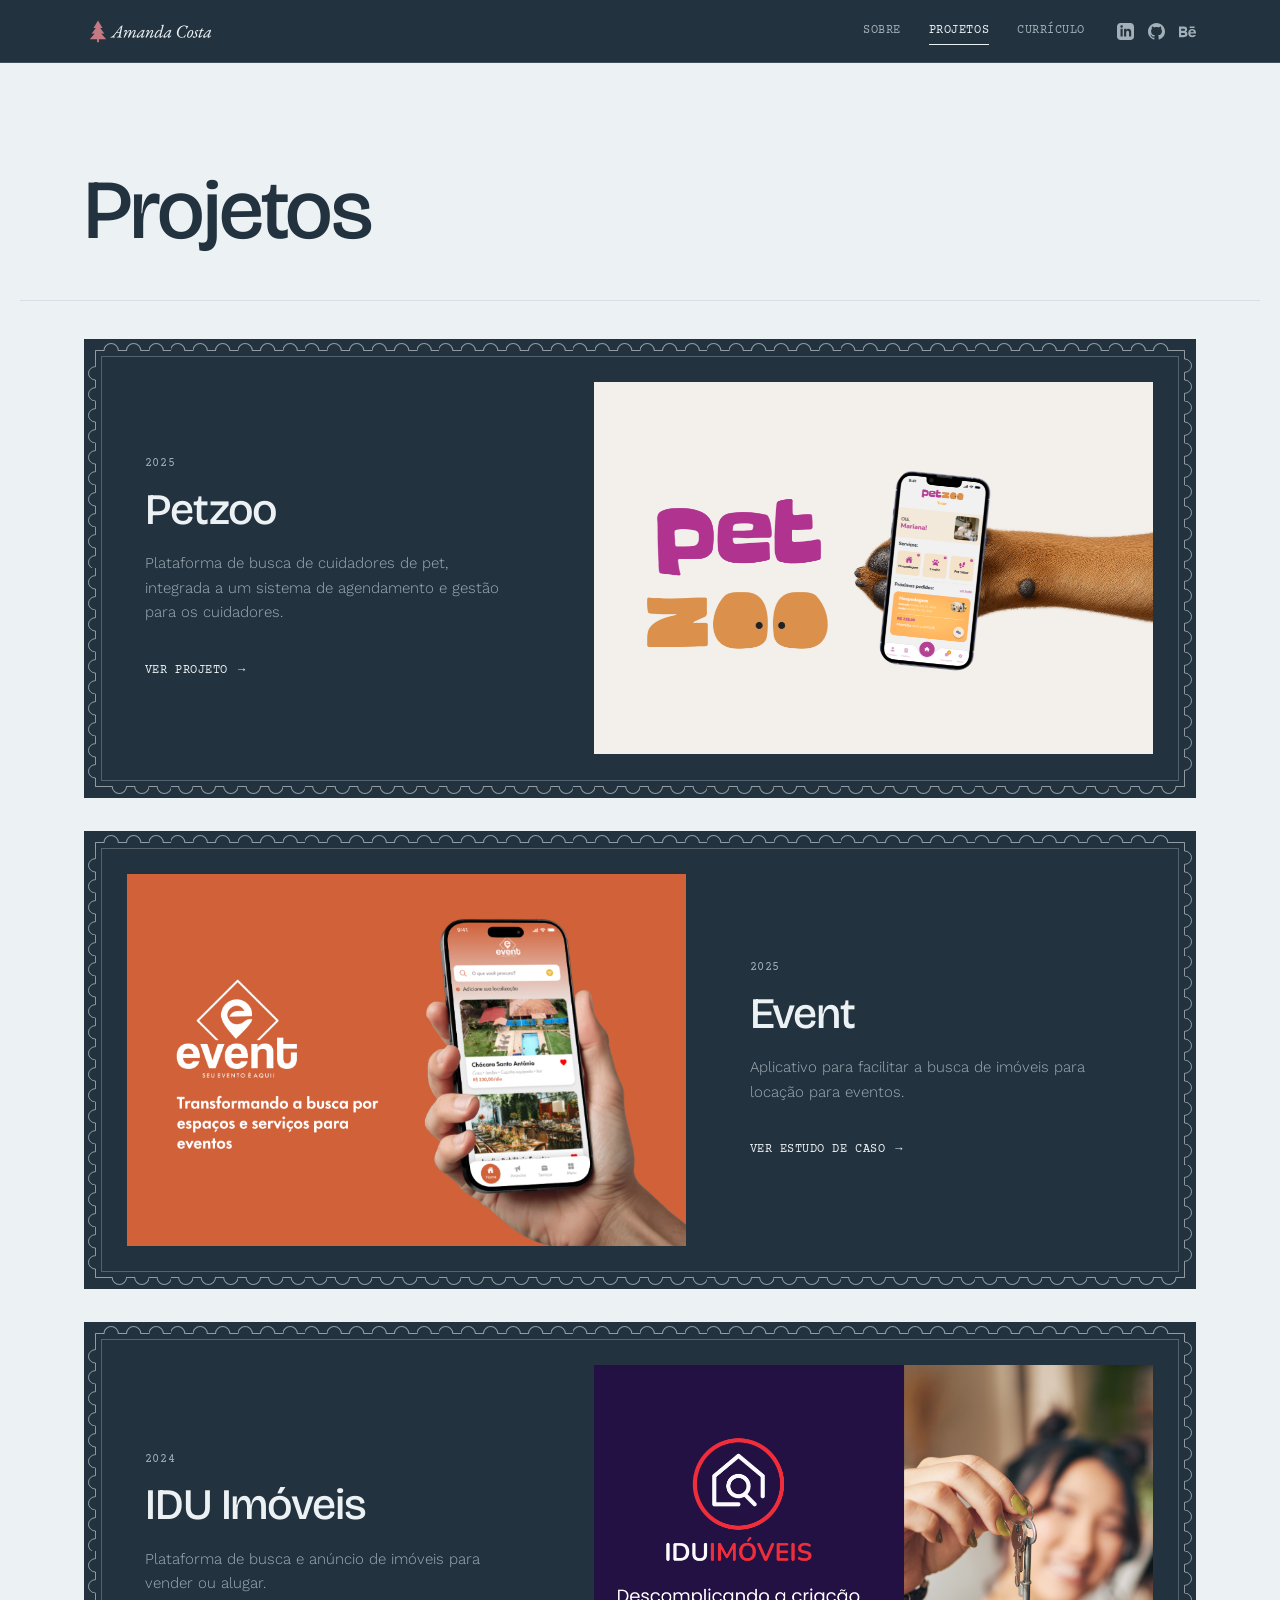
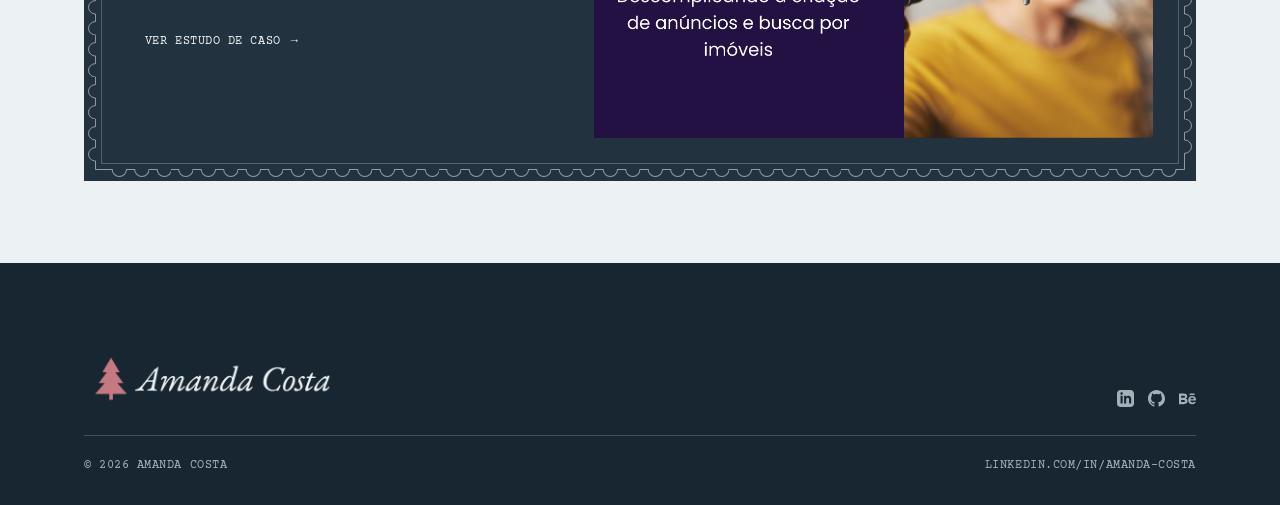
==== commit 0e18fd57: "Currículo, favicon e ajustes de ritmo do portfólio Currículo - Nova página curriculo.html com o PDF " ====
--- a/projetos/index.html
+++ b/projetos/index.html
@@ -10,7 +10,8 @@
   <meta property="og:title" content="Projetos | Amanda Costa">
   <meta property="og:description" content="Índice dos estudos de caso de UX/UI Design de Amanda Costa.">
   <meta property="og:image" content="https://amandacosta.net/img/capa-petzoo.png">
-  <meta name="theme-color" content="#3d4a57">
+  <meta name="theme-color" content="#22323f">
+  <link rel="icon" type="image/svg+xml" href="../img/favicon.svg">
   <link rel="icon" href="../favicon.ico" sizes="16x16 32x32 48x48 64x64">
   <link rel="icon" type="image/png" sizes="128x128" href="../img/favicon-128.png">
   <link rel="icon" type="image/png" sizes="512x512" href="../img/favicon-512.png">
@@ -18,8 +19,8 @@
   <link rel="preconnect" href="https://fonts.googleapis.com">
   <link rel="preconnect" href="https://fonts.gstatic.com" crossorigin>
   <link href="https://fonts.googleapis.com/css2?family=Bricolage+Grotesque:opsz,wght@12..96,300..800&family=Courier+Prime:wght@400;700&family=EB+Garamond:ital,wght@1,400;1,500&family=Work+Sans:wght@300;400;500&display=swap" rel="stylesheet">
-  <link rel="stylesheet" href="../styleguide.css?v=202608262234">
-  <link rel="stylesheet" href="../style.css?v=202608262234">
+  <link rel="stylesheet" href="../styleguide.css?v=202608282214">
+  <link rel="stylesheet" href="../style.css?v=202608282214">
   <script>document.documentElement.classList.add('js');</script>
 </head>
 
@@ -37,7 +38,7 @@
       <nav class="nav" aria-label="Principal">
         <a href="../index.html">Sobre</a>
         <a href="../projetos/index.html" aria-current="page">Projetos</a>
-        <a href="../index.html#contato">Contato</a>
+        <a href="../curriculo.html">Currículo</a>
       </nav>
       <div class="social">
       <a href="https://www.linkedin.com/in/amanda-costa-142053214/" target="_blank" rel="noopener" aria-label="LinkedIn"><svg xmlns="http://www.w3.org/2000/svg" viewBox="0 0 24 24" fill="currentColor" aria-hidden="true"><path d="M19 0h-14c-2.761 0-5 2.239-5 5v14c0 2.761 2.239 5 5 5h14c2.762 0 5-2.239 5-5v-14c0-2.761-2.238-5-5-5zm-11 19h-3v-11h3v11zm-1.5-12.268c-.966 0-1.75-.79-1.75-1.764s.784-1.764 1.75-1.764 1.75.79 1.75 1.764-.783 1.764-1.75 1.764zm13.5 12.268h-3v-5.604c0-3.368-4-3.113-4 0v5.604h-3v-11h3v1.765c1.396-2.586 7-2.777 7 2.476v6.759z"/></svg></a>
@@ -47,13 +48,20 @@
       <button class="menu-toggle" id="menuToggle" aria-expanded="false" aria-controls="menuPanel">Menu</button>
     </div>
     <div class="menu-panel" id="menuPanel">
-      <a href="../index.html">Sobre</a>
-      <a href="../projetos/index.html">Projetos</a>
-      <a href="../index.html#contato">Contato</a>
-      <div class="social">
-      <a href="https://www.linkedin.com/in/amanda-costa-142053214/" target="_blank" rel="noopener" aria-label="LinkedIn"><svg xmlns="http://www.w3.org/2000/svg" viewBox="0 0 24 24" fill="currentColor" aria-hidden="true"><path d="M19 0h-14c-2.761 0-5 2.239-5 5v14c0 2.761 2.239 5 5 5h14c2.762 0 5-2.239 5-5v-14c0-2.761-2.238-5-5-5zm-11 19h-3v-11h3v11zm-1.5-12.268c-.966 0-1.75-.79-1.75-1.764s.784-1.764 1.75-1.764 1.75.79 1.75 1.764-.783 1.764-1.75 1.764zm13.5 12.268h-3v-5.604c0-3.368-4-3.113-4 0v5.604h-3v-11h3v1.765c1.396-2.586 7-2.777 7 2.476v6.759z"/></svg></a>
-      <a href="https://github.com/amanda-costa" target="_blank" rel="noopener" aria-label="GitHub"><svg xmlns="http://www.w3.org/2000/svg" viewBox="0 0 24 24" fill="currentColor" aria-hidden="true"><path d="M12 0c-6.626 0-12 5.373-12 12 0 5.302 3.438 9.8 8.207 11.387.599.111.793-.261.793-.577v-2.234c-3.338.726-4.033-1.416-4.033-1.416-.546-1.387-1.333-1.756-1.333-1.756-1.089-.745.083-.729.083-.729 1.205.084 1.839 1.237 1.839 1.237 1.07 1.834 2.807 1.304 3.492.997.107-.775.418-1.305.762-1.604-2.665-.305-5.467-1.334-5.467-5.931 0-1.311.469-2.381 1.236-3.221-.124-.303-.535-1.524.117-3.176 0 0 1.008-.322 3.301 1.23.957-.266 1.983-.399 3.003-.404 1.02.005 2.047.138 3.006.404 2.291-1.552 3.297-1.23 3.297-1.23.653 1.653.242 2.874.118 3.176.77.84 1.235 1.911 1.235 3.221 0 4.609-2.807 5.624-5.479 5.921.43.372.823 1.102.823 2.222v3.293c0 .319.192.694.801.576 4.765-1.589 8.199-6.086 8.199-11.386 0-6.627-5.373-12-12-12z"/></svg></a>
-      <a href="https://www.behance.net/amandacosta72" target="_blank" rel="noopener" aria-label="Behance"><svg xmlns="http://www.w3.org/2000/svg" viewBox="0 0 24 24" fill="currentColor" aria-hidden="true"><path d="M22 7h-7v-2h7v2zm1.726 10c-.442 1.297-2.029 3-5.101 3-3.074 0-5.564-1.729-5.564-5.675 0-3.91 2.325-5.92 5.466-5.92 3.082 0 4.964 1.782 5.375 4.426.078.506.109 1.188.095 2.14h-8.027c.13 3.211 3.483 3.312 4.588 2.029h3.168zm-7.686-4h5.025c-.154-1.545-1.085-2.348-2.537-2.348-1.49 0-2.285.852-2.488 2.348zm-9.574 6.988h-6.466v-14.967h6.953c5.476.081 5.58 5.444 2.72 6.906 3.461 1.26 3.577 8.061-3.207 8.061zm-3.466-8.988h3.584c2.508 0 2.906-3-.312-3h-3.272v3zm3.391 3h-3.391v3.016h3.341c3.055 0 2.868-3.016.05-3.016z"/></svg></a>
+      <div class="shell menu-panel__inner">
+        <nav class="menu-panel__nav" aria-label="Principal">
+          <a href="../index.html"><svg class="marca" viewBox="0 0 316 416" aria-hidden="true" focusable="false"><path d="M158 0 244 142 72 142Z M158 84 280 250 36 250Z M158 176 316 359 0 359Z M140 359 176 359 176 416 140 416Z"/></svg><span>Sobre</span></a>
+          <a href="../projetos/index.html" aria-current="page"><svg class="marca" viewBox="0 0 316 416" aria-hidden="true" focusable="false"><path d="M158 0 244 142 72 142Z M158 84 280 250 36 250Z M158 176 316 359 0 359Z M140 359 176 359 176 416 140 416Z"/></svg><span>Projetos</span></a>
+          <a href="../curriculo.html"><svg class="marca" viewBox="0 0 316 416" aria-hidden="true" focusable="false"><path d="M158 0 244 142 72 142Z M158 84 280 250 36 250Z M158 176 316 359 0 359Z M140 359 176 359 176 416 140 416Z"/></svg><span>Currículo</span></a>
+        </nav>
+        <div class="menu-panel__pe">
+          <span class="menu-panel__rotulo">Onde me achar</span>
+          <div class="social">
+          <a href="https://www.linkedin.com/in/amanda-costa-142053214/" target="_blank" rel="noopener" aria-label="LinkedIn"><svg xmlns="http://www.w3.org/2000/svg" viewBox="0 0 24 24" fill="currentColor" aria-hidden="true"><path d="M19 0h-14c-2.761 0-5 2.239-5 5v14c0 2.761 2.239 5 5 5h14c2.762 0 5-2.239 5-5v-14c0-2.761-2.238-5-5-5zm-11 19h-3v-11h3v11zm-1.5-12.268c-.966 0-1.75-.79-1.75-1.764s.784-1.764 1.75-1.764 1.75.79 1.75 1.764-.783 1.764-1.75 1.764zm13.5 12.268h-3v-5.604c0-3.368-4-3.113-4 0v5.604h-3v-11h3v1.765c1.396-2.586 7-2.777 7 2.476v6.759z"/></svg></a>
+          <a href="https://github.com/amanda-costa" target="_blank" rel="noopener" aria-label="GitHub"><svg xmlns="http://www.w3.org/2000/svg" viewBox="0 0 24 24" fill="currentColor" aria-hidden="true"><path d="M12 0c-6.626 0-12 5.373-12 12 0 5.302 3.438 9.8 8.207 11.387.599.111.793-.261.793-.577v-2.234c-3.338.726-4.033-1.416-4.033-1.416-.546-1.387-1.333-1.756-1.333-1.756-1.089-.745.083-.729.083-.729 1.205.084 1.839 1.237 1.839 1.237 1.07 1.834 2.807 1.304 3.492.997.107-.775.418-1.305.762-1.604-2.665-.305-5.467-1.334-5.467-5.931 0-1.311.469-2.381 1.236-3.221-.124-.303-.535-1.524.117-3.176 0 0 1.008-.322 3.301 1.23.957-.266 1.983-.399 3.003-.404 1.02.005 2.047.138 3.006.404 2.291-1.552 3.297-1.23 3.297-1.23.653 1.653.242 2.874.118 3.176.77.84 1.235 1.911 1.235 3.221 0 4.609-2.807 5.624-5.479 5.921.43.372.823 1.102.823 2.222v3.293c0 .319.192.694.801.576 4.765-1.589 8.199-6.086 8.199-11.386 0-6.627-5.373-12-12-12z"/></svg></a>
+          <a href="https://www.behance.net/amandacosta72" target="_blank" rel="noopener" aria-label="Behance"><svg xmlns="http://www.w3.org/2000/svg" viewBox="0 0 24 24" fill="currentColor" aria-hidden="true"><path d="M22 7h-7v-2h7v2zm1.726 10c-.442 1.297-2.029 3-5.101 3-3.074 0-5.564-1.729-5.564-5.675 0-3.91 2.325-5.92 5.466-5.92 3.082 0 4.964 1.782 5.375 4.426.078.506.109 1.188.095 2.14h-8.027c.13 3.211 3.483 3.312 4.588 2.029h3.168zm-7.686-4h5.025c-.154-1.545-1.085-2.348-2.537-2.348-1.49 0-2.285.852-2.488 2.348zm-9.574 6.988h-6.466v-14.967h6.953c5.476.081 5.58 5.444 2.72 6.906 3.461 1.26 3.577 8.061-3.207 8.061zm-3.466-8.988h3.584c2.508 0 2.906-3-.312-3h-3.272v3zm3.391 3h-3.391v3.016h3.341c3.055 0 2.868-3.016.05-3.016z"/></svg></a>
+          </div>
+        </div>
       </div>
     </div>
   </header>
@@ -126,7 +134,7 @@
     </div>
   </footer>
 
-  <script src="../js/site.js?v=202608262234" defer></script>
+  <script src="../js/site.js?v=202608282214" defer></script>
 </body>
 
 </html>
--- a/styleguide.css
+++ b/styleguide.css
@@ -49,5 +49,5 @@
   --shell: 1240px;
   --gutter: clamp(20px, 5vw, 64px);
   --hair: 1px;
-  --step: clamp(64px, 9vw, 128px);
+  --step: clamp(48px, 6.4vw, 92px);
 }
--- a/style.css
+++ b/style.css
@@ -143,7 +143,13 @@
 
 /* Cabeçalho de seção: número mono à esquerda, título serif à direita */
 .section-head {
-  margin-bottom: clamp(36px, 5vw, 64px);
+  margin-bottom: clamp(28px, 3.6vw, 46px);
+}
+
+/* Etiqueta que abre as fichas de projeto dentro da seção Sobre. O ar por
+   cima é o que separa os dois assuntos — não o tamanho da letra. */
+.destaques__titulo {
+  margin: clamp(44px, 5vw, 72px) 0 clamp(16px, 1.8vw, 22px);
 }
 
 .section-head h2 {
@@ -259,43 +265,162 @@
   height: 17px;
 }
 
-/* Botão de menu */
+/* Botão de menu — o mesmo selo dos outros botões, em escala de cabeçalho */
 .menu-toggle {
   display: none;
+  position: relative;
   background: none;
   border: var(--hair) solid var(--rule);
   color: inherit;
   font-family: var(--font-label);
   font-weight: 400;
+  font-size: 13px;
+  letter-spacing: var(--label-tracking);
+  text-transform: uppercase;
+  padding: 9px 14px;
+  cursor: pointer;
+}
+
+.menu-toggle::before {
+  content: '';
+  position: absolute;
+  inset: 3px;
+  border: var(--hair) solid currentColor;
+  opacity: 0.4;
+  pointer-events: none;
+}
+
+/* ==========================================================================
+   Menu (mobile) — página inteira, não uma gaveta sob o cabeçalho
+   ========================================================================== */
+
+/* O fundo é petróleo fixo, e não var(--bg): o --bg é interpolado pela rolagem,
+   então sobre o trecho claro da página o painel ficava claro enquanto a tinta
+   herdada do cabeçalho continuava clara — texto invisível. */
+.menu-panel {
+  position: fixed;
+  inset: 62px 0 0;
+  display: flex;
+  background-color: var(--petroleo);
+  color: var(--on-dark);
+  --fg: var(--on-dark);
+  --muted: var(--muted-on-dark);
+  --rule: var(--rule-dark);
+  overflow-y: auto;
+  overscroll-behavior: contain;
+  opacity: 0;
+  visibility: hidden;
+  pointer-events: none;
+  transition: opacity 0.28s, visibility 0.28s;
+}
+
+body.menu-aberto {
+  overflow: hidden;
+}
+
+.menu-panel.is-open {
+  opacity: 1;
+  visibility: visible;
+  pointer-events: auto;
+}
+
+.menu-panel__inner {
+  display: flex;
+  flex-direction: column;
+  width: 100%;
+  padding-block: 28px 32px;
+}
+
+.menu-panel__rotulo {
+  font-family: var(--font-label);
   font-size: 12px;
   letter-spacing: var(--label-tracking);
   text-transform: uppercase;
-  padding: 8px 12px;
-  cursor: pointer;
-}
-
-.menu-panel {
-  display: none;
-  border-top: var(--hair) solid var(--rule);
-  padding: 24px var(--gutter) 32px;
-  background: var(--bg);
-}
-
-.menu-panel.is-open {
-  display: block;
-}
-
-.menu-panel a {
-  display: block;
+  color: var(--muted);
+}
+
+.menu-panel__nav {
+  /* O único fio rosa da tela — abre a lista, como a régua de um formulário */
+  border-top: var(--hair) solid var(--rosa);
+}
+
+.menu-panel__nav a {
+  display: flex;
+  align-items: baseline;
+  gap: 0;
   font-family: var(--font-title);
-  font-size: 30px;
+  font-size: clamp(38px, 12vw, 60px);
+  font-weight: 400;
+  letter-spacing: var(--title-tracking);
+  line-height: 1.08;
   text-decoration: none;
-  padding-block: 10px;
+  color: var(--fg);
+  padding-block: 18px;
   border-bottom: var(--hair) solid var(--rule);
 }
 
-.menu-panel .social {
-  margin-top: 24px;
+/* O pinheiro entra pela esquerda e empurra o nome: o item marcado é o único
+   que carrega a marca, do mesmo jeito que na linha do tempo. */
+.menu-panel__nav .marca {
+  width: 0;
+  height: 0.62em;
+  fill: var(--rosa);
+  flex: none;
+  opacity: 0;
+  transform: translateX(-8px);
+  transition: width 0.28s, opacity 0.28s, transform 0.28s;
+}
+
+.menu-panel__nav a[aria-current='page'] .marca,
+.menu-panel__nav a:hover .marca,
+.menu-panel__nav a:focus-visible .marca {
+  width: 0.5em;
+  opacity: 1;
+  transform: none;
+  margin-right: 14px;
+}
+
+.menu-panel__pe {
+  margin-top: auto;
+  padding-top: 40px;
+}
+
+.menu-panel__pe .social {
+  margin-top: 14px;
+}
+
+.menu-panel__pe .social svg {
+  width: 20px;
+  height: 20px;
+}
+
+/* Entrada escalonada: o painel aparece, as linhas assentam depois */
+.menu-panel__nav a,
+.menu-panel__pe {
+  opacity: 0;
+  transform: translateY(12px);
+  transition: opacity 0.34s ease, transform 0.34s ease;
+}
+
+.menu-panel.is-open .menu-panel__nav a,
+.menu-panel.is-open .menu-panel__pe {
+  opacity: 1;
+  transform: none;
+}
+
+.menu-panel.is-open .menu-panel__nav a:nth-child(1) { transition-delay: 0.06s; }
+.menu-panel.is-open .menu-panel__nav a:nth-child(2) { transition-delay: 0.12s; }
+.menu-panel.is-open .menu-panel__nav a:nth-child(3) { transition-delay: 0.18s; }
+.menu-panel.is-open .menu-panel__pe { transition-delay: 0.24s; }
+
+@media (prefers-reduced-motion: reduce) {
+  .menu-panel,
+  .menu-panel__nav a,
+  .menu-panel__nav .marca,
+  .menu-panel__pe {
+    transition: none;
+    transform: none;
+  }
 }
 
 /* ==========================================================================
@@ -305,7 +430,12 @@
 .hero {
   position: relative;
   display: flex;
-  min-height: 100svh;
+  /* Não a tela inteira: o conteúdo do hero é ancorado embaixo, então cada
+     pixel de altura empurra o nome para baixo. A 86svh o nome sobe e a
+     borda da próxima seção já aparece, dizendo que a página continua. O teto
+     de 760px é para as telas altas: sem ele o nome desce junto com a janela e
+     volta a ficar na metade de baixo. */
+  min-height: min(86svh, 760px);
   margin-top: -62px;
   padding-top: 62px;
 }
@@ -394,7 +524,7 @@
   font-family: var(--font-title);
   font-style: normal;
   font-weight: 400;
-  font-size: clamp(28px, 4vw, 56px);
+  font-size: clamp(26px, 3.5vw, 48px);
   line-height: 1;
   color: var(--rosa);
   margin-bottom: clamp(6px, 1.2vw, 14px);
@@ -406,7 +536,7 @@
   font-family: var(--font-nome);
   font-style: italic;
   font-weight: 400;
-  font-size: clamp(54px, 11.8vw, 168px);
+  font-size: clamp(50px, 10.4vw, 146px);
   line-height: 0.92;
   letter-spacing: -0.025em;
   margin: 0;
@@ -426,10 +556,10 @@
    que o texto corrido do resto da página. */
 .hero__lead {
   font-weight: 400;
-  font-size: clamp(18px, 1.75vw, 25px);
-  line-height: 1.5;
+  font-size: clamp(17px, 1.4vw, 21px);
+  line-height: 1.55;
   margin: 0;
-  max-width: 36ch;
+  max-width: 38ch;
 }
 
 /* ==========================================================================
@@ -438,7 +568,7 @@
 
 .sobre {
   display: grid;
-  grid-template-columns: minmax(0, 230px) minmax(0, 1fr) minmax(0, 390px);
+  grid-template-columns: minmax(0, 196px) minmax(0, 1fr) minmax(0, 344px);
   gap: clamp(28px, 4vw, 56px);
   align-items: stretch;
 }
@@ -481,24 +611,24 @@
 /* Selo: o ícone da marca, vazado sobre o canto da moldura */
 .retrato__selo {
   position: absolute;
-  right: -23px;
-  bottom: 24px;
-  width: 52px;
-  height: 52px;
+  right: -20px;
+  bottom: 22px;
+  width: 46px;
+  height: 46px;
   border: var(--hair) solid var(--rosa);
   border-radius: 50%;
   background: var(--bg);
-  padding: 11px;
+  padding: 10px;
   object-fit: contain;
 }
 
-/* Texto e ficha ocupam exatamente a mesma altura: o que sobrar de folga
-   se distribui entre os parágrafos, em vez de virar espaço vazio no pé. */
+/* O texto assenta no alto. Ele já foi distribuído pela altura da coluna, com
+   a folga caindo entre os parágrafos, mas depois que o texto encurtou essa
+   folga virou um buraco de quase 200px no meio da leitura. */
 .sobre__texto {
   display: flex;
   flex-direction: column;
-  justify-content: space-between;
-  gap: 14px;
+  gap: 18px;
 }
 
 .sobre__texto p {
@@ -518,7 +648,7 @@
   border-image-source: url("data:image/svg+xml,%3Csvg xmlns='http://www.w3.org/2000/svg' width='76' height='76' viewBox='0 0 76 76' stroke-width='1'%3E%3Cpath d='M7.5,16 L7.5,7.5 H16 a7,7 0 0 1 14,0 h8 a7,7 0 0 1 14,0 h8 H68.5 V16 a7,7 0 0 1 0,14 v8 a7,7 0 0 1 0,14 v8 V68.5 H60 a7,7 0 0 1 -14,0 h-8 a7,7 0 0 1 -14,0 h-8 H7.5 V60 a7,7 0 0 1 0,-14 v-8 a7,7 0 0 1 0,-14 v-8 Z' fill='%23fbe7e7' stroke='%23e4adb1'/%3E%3Cpath d='M13.5,13.5 H62.5 V62.5 H13.5 Z' fill='none' stroke='%23f2cacd'/%3E%3C/svg%3E");
   border-image-slice: 16 fill;
   border-image-repeat: round;
-  padding: 4px 20px;
+  padding: 2px 17px;
   height: 100%;
   display: flex;
   flex-direction: column;
@@ -529,7 +659,7 @@
   display: flex;
   flex-direction: column;
   justify-content: center;
-  padding-block: 14px;
+  padding-block: 9px;
 }
 
 .ficha-campo > div + div {
@@ -546,11 +676,11 @@
 }
 
 .ficha-campo dd {
-  margin: 5px 0 0;
+  margin: 4px 0 0;
   font-family: var(--font-title);
   font-weight: 500;
-  font-size: 16.5px;
-  line-height: 1.35;
+  font-size: 15px;
+  line-height: 1.3;
 }
 
 /* ==========================================================================
@@ -1111,6 +1241,64 @@
 }
 
 /* ==========================================================================
+   Currículo — o PDF na moldura de prancha, com o botão embaixo
+   ========================================================================== */
+
+.curriculo {
+  display: flex;
+  flex-direction: column;
+  gap: clamp(20px, 2.6vw, 32px);
+}
+
+/* O mesmo par de fios do retrato: um externo e um recuado por dentro */
+.curriculo__moldura {
+  position: relative;
+  border: var(--hair) solid var(--rule);
+  padding: 9px;
+  background: var(--papel-2);
+}
+
+.curriculo__moldura::before {
+  content: '';
+  position: absolute;
+  inset: 4px;
+  border: var(--hair) solid var(--rule);
+  pointer-events: none;
+  z-index: 1;
+}
+
+.curriculo__visor {
+  display: block;
+  width: 100%;
+  height: min(76vh, 880px);
+  border: 0;
+}
+
+.curriculo__previa {
+  display: none;
+  width: 100%;
+  height: auto;
+}
+
+/* O botão vem antes da prancha: quem chega para baixar não precisa passar
+   pelo documento inteiro para achar o download. */
+.curriculo__acoes {
+  display: flex;
+  align-items: center;
+  gap: clamp(16px, 2vw, 28px);
+  flex-wrap: wrap;
+  margin: 0;
+}
+
+.curriculo__meta {
+  font-family: var(--font-label);
+  font-size: 12px;
+  letter-spacing: var(--label-tracking);
+  text-transform: uppercase;
+  color: var(--muted);
+}
+
+/* ==========================================================================
    Botões — único elemento com cantos arredondados
    ========================================================================== */
 
@@ -1120,12 +1308,15 @@
   display: inline-flex;
   align-items: center;
   gap: 10px;
-  padding: 13px 24px;
+  padding: 13px 22px;
   border-radius: 0;
   border: var(--hair) solid currentColor;
   font-family: var(--font-label);
   font-weight: 400;
-  font-size: 12px;
+  /* A datilográfica desenha pequeno para o corpo que declara: a 12px a
+     etiqueta some dentro do selo. Os botões andam um passo acima do resto
+     das etiquetas do site, e o respiro encolhe junto. */
+  font-size: 13px;
   letter-spacing: var(--label-tracking);
   text-transform: uppercase;
   text-decoration: none;
@@ -1150,8 +1341,8 @@
 }
 
 .btn--grande {
-  padding: 19px 32px;
-  font-size: 11.5px;
+  padding: 17px 30px;
+  font-size: 14px;
 }
 
 .btn span {
@@ -1161,6 +1352,10 @@
 .btn:hover span {
   transform: translateX(5px);
   display: inline-block;
+}
+
+.btn--baixar:hover span {
+  transform: translateY(4px);
 }
 
 /* ==========================================================================
@@ -1452,6 +1647,14 @@
 }
 
 @media (max-width: 760px) {
+  .curriculo__visor {
+    display: none;
+  }
+
+  .curriculo__previa {
+    display: block;
+  }
+
   .destaque {
     grid-template-columns: minmax(0, 1fr);
     gap: 22px;
@@ -1499,7 +1702,7 @@
   }
 
   .retrato {
-    max-width: 260px;
+    max-width: 224px;
   }
 
   .retrato__moldura {
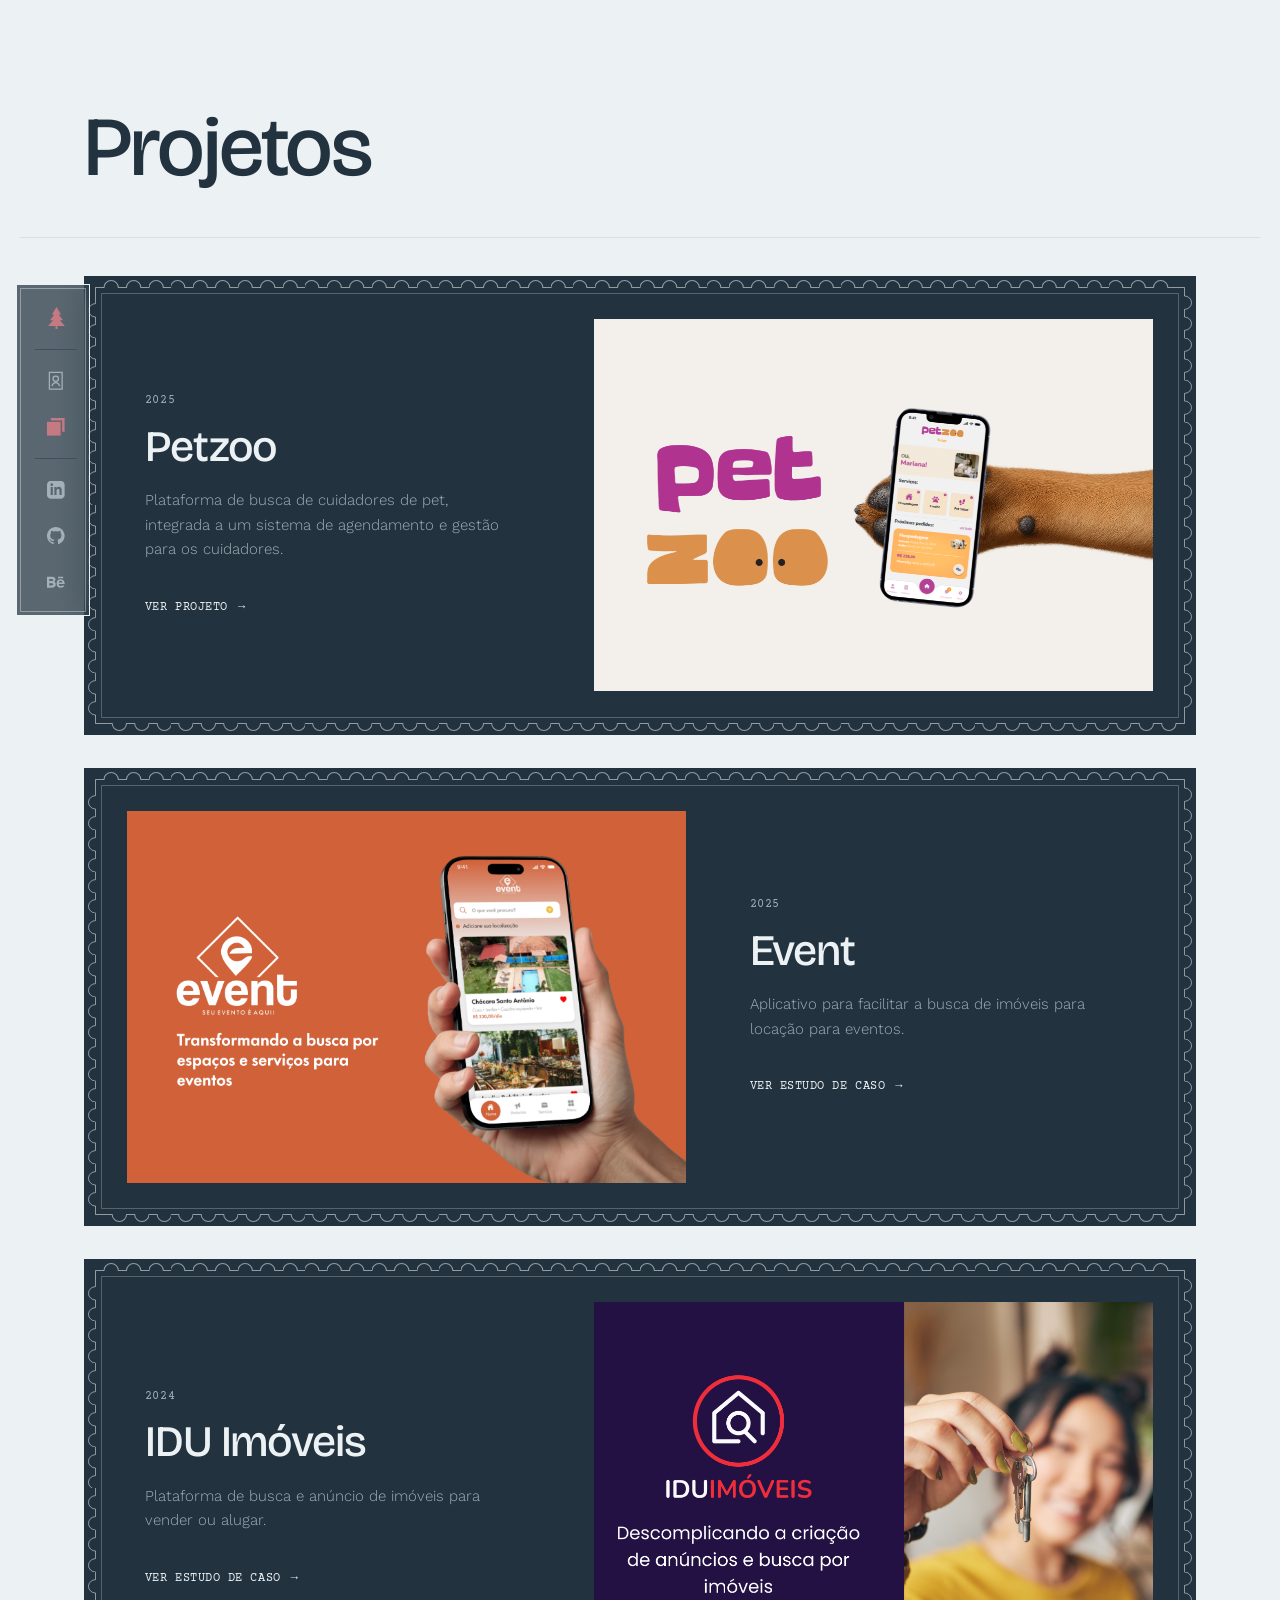
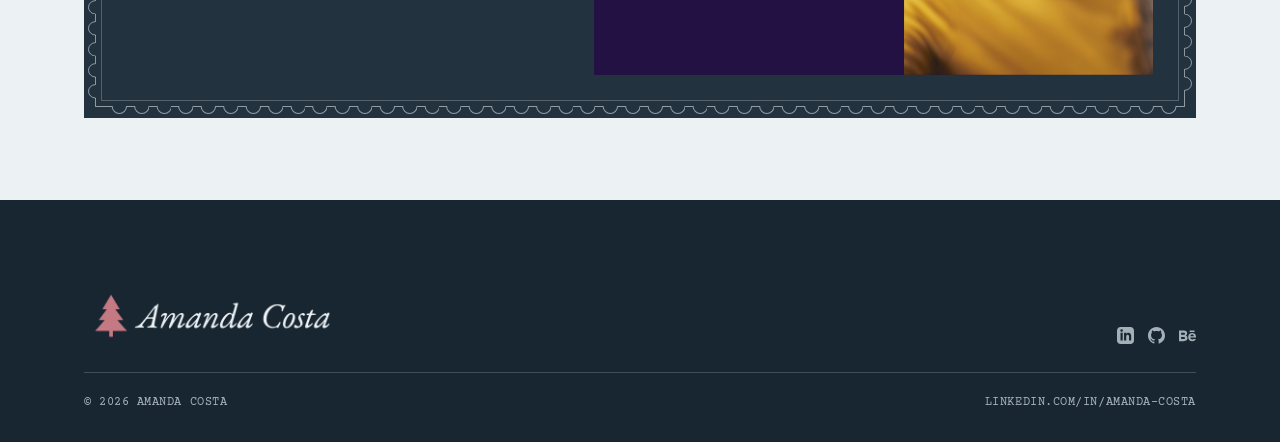
==== commit b9fec1c8: "Troca o cabeçalho do desktop por uma dock lateral No desktop a navegação vira uma dock fixa na later" ====
--- a/projetos/index.html
+++ b/projetos/index.html
@@ -11,16 +11,19 @@
   <meta property="og:description" content="Índice dos estudos de caso de UX/UI Design de Amanda Costa.">
   <meta property="og:image" content="https://amandacosta.net/img/capa-petzoo.png">
   <meta name="theme-color" content="#22323f">
+  <!-- O .ico vem primeiro de propósito: o Safari pega o primeiro rel="icon"
+       da lista e não desenha SVG aí. Com o SVG na frente ele fica sem ícone e
+       cai no quadrado com a letra do site. -->
+  <link rel="icon" href="../favicon.ico" sizes="16x16 32x32 48x48 64x64">
   <link rel="icon" type="image/svg+xml" href="../img/favicon.svg">
-  <link rel="icon" href="../favicon.ico" sizes="16x16 32x32 48x48 64x64">
   <link rel="icon" type="image/png" sizes="128x128" href="../img/favicon-128.png">
   <link rel="icon" type="image/png" sizes="512x512" href="../img/favicon-512.png">
   <link rel="apple-touch-icon" href="../img/favicon-512.png">
   <link rel="preconnect" href="https://fonts.googleapis.com">
   <link rel="preconnect" href="https://fonts.gstatic.com" crossorigin>
   <link href="https://fonts.googleapis.com/css2?family=Bricolage+Grotesque:opsz,wght@12..96,300..800&family=Courier+Prime:wght@400;700&family=EB+Garamond:ital,wght@1,400;1,500&family=Work+Sans:wght@300;400;500&display=swap" rel="stylesheet">
-  <link rel="stylesheet" href="../styleguide.css?v=202608282214">
-  <link rel="stylesheet" href="../style.css?v=202608282214">
+  <link rel="stylesheet" href="../styleguide.css?v=202609111543">
+  <link rel="stylesheet" href="../style.css?v=202609111543">
   <script>document.documentElement.classList.add('js');</script>
 </head>
 
@@ -35,16 +38,6 @@
       <a class="site-header__logo" href="../index.html">
         <img src="../img/logo-claro.png" alt="Amanda Costa" width="1040" height="240">
       </a>
-      <nav class="nav" aria-label="Principal">
-        <a href="../index.html">Sobre</a>
-        <a href="../projetos/index.html" aria-current="page">Projetos</a>
-        <a href="../curriculo.html">Currículo</a>
-      </nav>
-      <div class="social">
-      <a href="https://www.linkedin.com/in/amanda-costa-142053214/" target="_blank" rel="noopener" aria-label="LinkedIn"><svg xmlns="http://www.w3.org/2000/svg" viewBox="0 0 24 24" fill="currentColor" aria-hidden="true"><path d="M19 0h-14c-2.761 0-5 2.239-5 5v14c0 2.761 2.239 5 5 5h14c2.762 0 5-2.239 5-5v-14c0-2.761-2.238-5-5-5zm-11 19h-3v-11h3v11zm-1.5-12.268c-.966 0-1.75-.79-1.75-1.764s.784-1.764 1.75-1.764 1.75.79 1.75 1.764-.783 1.764-1.75 1.764zm13.5 12.268h-3v-5.604c0-3.368-4-3.113-4 0v5.604h-3v-11h3v1.765c1.396-2.586 7-2.777 7 2.476v6.759z"/></svg></a>
-      <a href="https://github.com/amanda-costa" target="_blank" rel="noopener" aria-label="GitHub"><svg xmlns="http://www.w3.org/2000/svg" viewBox="0 0 24 24" fill="currentColor" aria-hidden="true"><path d="M12 0c-6.626 0-12 5.373-12 12 0 5.302 3.438 9.8 8.207 11.387.599.111.793-.261.793-.577v-2.234c-3.338.726-4.033-1.416-4.033-1.416-.546-1.387-1.333-1.756-1.333-1.756-1.089-.745.083-.729.083-.729 1.205.084 1.839 1.237 1.839 1.237 1.07 1.834 2.807 1.304 3.492.997.107-.775.418-1.305.762-1.604-2.665-.305-5.467-1.334-5.467-5.931 0-1.311.469-2.381 1.236-3.221-.124-.303-.535-1.524.117-3.176 0 0 1.008-.322 3.301 1.23.957-.266 1.983-.399 3.003-.404 1.02.005 2.047.138 3.006.404 2.291-1.552 3.297-1.23 3.297-1.23.653 1.653.242 2.874.118 3.176.77.84 1.235 1.911 1.235 3.221 0 4.609-2.807 5.624-5.479 5.921.43.372.823 1.102.823 2.222v3.293c0 .319.192.694.801.576 4.765-1.589 8.199-6.086 8.199-11.386 0-6.627-5.373-12-12-12z"/></svg></a>
-      <a href="https://www.behance.net/amandacosta72" target="_blank" rel="noopener" aria-label="Behance"><svg xmlns="http://www.w3.org/2000/svg" viewBox="0 0 24 24" fill="currentColor" aria-hidden="true"><path d="M22 7h-7v-2h7v2zm1.726 10c-.442 1.297-2.029 3-5.101 3-3.074 0-5.564-1.729-5.564-5.675 0-3.91 2.325-5.92 5.466-5.92 3.082 0 4.964 1.782 5.375 4.426.078.506.109 1.188.095 2.14h-8.027c.13 3.211 3.483 3.312 4.588 2.029h3.168zm-7.686-4h5.025c-.154-1.545-1.085-2.348-2.537-2.348-1.49 0-2.285.852-2.488 2.348zm-9.574 6.988h-6.466v-14.967h6.953c5.476.081 5.58 5.444 2.72 6.906 3.461 1.26 3.577 8.061-3.207 8.061zm-3.466-8.988h3.584c2.508 0 2.906-3-.312-3h-3.272v3zm3.391 3h-3.391v3.016h3.341c3.055 0 2.868-3.016.05-3.016z"/></svg></a>
-      </div>
       <button class="menu-toggle" id="menuToggle" aria-expanded="false" aria-controls="menuPanel">Menu</button>
     </div>
     <div class="menu-panel" id="menuPanel">
@@ -52,7 +45,6 @@
         <nav class="menu-panel__nav" aria-label="Principal">
           <a href="../index.html"><svg class="marca" viewBox="0 0 316 416" aria-hidden="true" focusable="false"><path d="M158 0 244 142 72 142Z M158 84 280 250 36 250Z M158 176 316 359 0 359Z M140 359 176 359 176 416 140 416Z"/></svg><span>Sobre</span></a>
           <a href="../projetos/index.html" aria-current="page"><svg class="marca" viewBox="0 0 316 416" aria-hidden="true" focusable="false"><path d="M158 0 244 142 72 142Z M158 84 280 250 36 250Z M158 176 316 359 0 359Z M140 359 176 359 176 416 140 416Z"/></svg><span>Projetos</span></a>
-          <a href="../curriculo.html"><svg class="marca" viewBox="0 0 316 416" aria-hidden="true" focusable="false"><path d="M158 0 244 142 72 142Z M158 84 280 250 36 250Z M158 176 316 359 0 359Z M140 359 176 359 176 416 140 416Z"/></svg><span>Currículo</span></a>
         </nav>
         <div class="menu-panel__pe">
           <span class="menu-panel__rotulo">Onde me achar</span>
@@ -65,6 +57,17 @@
       </div>
     </div>
   </header>
+
+  <nav class="dock" aria-label="Principal">
+    <a class="dock__inicio" href="../index.html" aria-label="Amanda Costa — início"><svg class="dock__pinheiro" viewBox="0 0 316 416" aria-hidden="true" focusable="false"><path d="M158 0 244 142 72 142Z M158 84 280 250 36 250Z M158 176 316 359 0 359Z M140 359 176 359 176 416 140 416Z"/></svg></a>
+    <span class="dock__fio" aria-hidden="true"></span>
+    <a class="dock__item" href="../index.html" aria-label="Sobre"><svg class="dock__icone" viewBox="0 0 24 24" fill="none" stroke="currentColor" stroke-width="1.25" aria-hidden="true" focusable="false"><rect x="5.5" y="3.5" width="13" height="17" vector-effect="non-scaling-stroke"/><circle cx="12" cy="10" r="2.75" vector-effect="non-scaling-stroke"/><path d="M8 17.5c.8-2.4 2.2-3.5 4-3.5s3.2 1.1 4 3.5" vector-effect="non-scaling-stroke"/></svg><span class="dock__rotulo" aria-hidden="true">Sobre</span></a>
+    <a class="dock__item" href="../projetos/index.html" aria-label="Projetos" aria-current="page"><svg class="dock__icone" viewBox="0 0 24 24" fill="currentColor" aria-hidden="true" focusable="false"><path d="M7 3H21V17H18.5V5.5H7Z"/><path d="M3 7H17V21H3Z"/></svg><span class="dock__rotulo" aria-hidden="true">Projetos</span></a>
+    <span class="dock__fio" aria-hidden="true"></span>
+    <a class="dock__item" href="https://www.linkedin.com/in/amanda-costa-142053214/" target="_blank" rel="noopener" aria-label="LinkedIn"><svg class="dock__icone dock__icone--rede" viewBox="0 0 24 24" fill="currentColor" aria-hidden="true" focusable="false"><path d="M19 0h-14c-2.761 0-5 2.239-5 5v14c0 2.761 2.239 5 5 5h14c2.762 0 5-2.239 5-5v-14c0-2.761-2.238-5-5-5zm-11 19h-3v-11h3v11zm-1.5-12.268c-.966 0-1.75-.79-1.75-1.764s.784-1.764 1.75-1.764 1.75.79 1.75 1.764-.783 1.764-1.75 1.764zm13.5 12.268h-3v-5.604c0-3.368-4-3.113-4 0v5.604h-3v-11h3v1.765c1.396-2.586 7-2.777 7 2.476v6.759z"/></svg><span class="dock__rotulo" aria-hidden="true">LinkedIn</span></a>
+    <a class="dock__item" href="https://github.com/amanda-costa" target="_blank" rel="noopener" aria-label="GitHub"><svg class="dock__icone dock__icone--rede" viewBox="0 0 24 24" fill="currentColor" aria-hidden="true" focusable="false"><path d="M12 0c-6.626 0-12 5.373-12 12 0 5.302 3.438 9.8 8.207 11.387.599.111.793-.261.793-.577v-2.234c-3.338.726-4.033-1.416-4.033-1.416-.546-1.387-1.333-1.756-1.333-1.756-1.089-.745.083-.729.083-.729 1.205.084 1.839 1.237 1.839 1.237 1.07 1.834 2.807 1.304 3.492.997.107-.775.418-1.305.762-1.604-2.665-.305-5.467-1.334-5.467-5.931 0-1.311.469-2.381 1.236-3.221-.124-.303-.535-1.524.117-3.176 0 0 1.008-.322 3.301 1.23.957-.266 1.983-.399 3.003-.404 1.02.005 2.047.138 3.006.404 2.291-1.552 3.297-1.23 3.297-1.23.653 1.653.242 2.874.118 3.176.77.84 1.235 1.911 1.235 3.221 0 4.609-2.807 5.624-5.479 5.921.43.372.823 1.102.823 2.222v3.293c0 .319.192.694.801.576 4.765-1.589 8.199-6.086 8.199-11.386 0-6.627-5.373-12-12-12z"/></svg><span class="dock__rotulo" aria-hidden="true">GitHub</span></a>
+    <a class="dock__item" href="https://www.behance.net/amandacosta72" target="_blank" rel="noopener" aria-label="Behance"><svg class="dock__icone dock__icone--rede" viewBox="0 0 24 24" fill="currentColor" aria-hidden="true" focusable="false"><path d="M22 7h-7v-2h7v2zm1.726 10c-.442 1.297-2.029 3-5.101 3-3.074 0-5.564-1.729-5.564-5.675 0-3.91 2.325-5.92 5.466-5.92 3.082 0 4.964 1.782 5.375 4.426.078.506.109 1.188.095 2.14h-8.027c.13 3.211 3.483 3.312 4.588 2.029h3.168zm-7.686-4h5.025c-.154-1.545-1.085-2.348-2.537-2.348-1.49 0-2.285.852-2.488 2.348zm-9.574 6.988h-6.466v-14.967h6.953c5.476.081 5.58 5.444 2.72 6.906 3.461 1.26 3.577 8.061-3.207 8.061zm-3.466-8.988h3.584c2.508 0 2.906-3-.312-3h-3.272v3zm3.391 3h-3.391v3.016h3.341c3.055 0 2.868-3.016.05-3.016z"/></svg><span class="dock__rotulo" aria-hidden="true">Behance</span></a>
+  </nav>
 
   <main id="conteudo">
 
@@ -134,7 +137,7 @@
     </div>
   </footer>
 
-  <script src="../js/site.js?v=202608282214" defer></script>
+  <script src="../js/site.js?v=202609111543" defer></script>
 </body>
 
 </html>
--- a/style.css
+++ b/style.css
@@ -215,34 +215,6 @@
   width: auto;
 }
 
-.nav {
-  display: flex;
-  gap: 28px;
-  align-items: center;
-}
-
-.nav a {
-  font-family: var(--font-label);
-  font-weight: 400;
-  font-size: 12px;
-  letter-spacing: var(--label-tracking);
-  text-transform: uppercase;
-  text-decoration: none;
-  color: var(--muted);
-  padding-block: 4px;
-  border-bottom: var(--hair) solid transparent;
-  transition: color 0.2s, border-color 0.2s;
-}
-
-.nav a:hover {
-  color: var(--fg);
-  border-bottom-color: var(--rosa);
-}
-
-.nav a[aria-current='page'] {
-  color: var(--fg);
-  border-bottom-color: var(--fg);
-}
 
 .social {
   display: flex;
@@ -267,7 +239,7 @@
 
 /* Botão de menu — o mesmo selo dos outros botões, em escala de cabeçalho */
 .menu-toggle {
-  display: none;
+  display: block;
   position: relative;
   background: none;
   border: var(--hair) solid var(--rule);
@@ -424,6 +396,156 @@
 }
 
 /* ==========================================================================
+   Dock (desktop) — a navegação fica numa barra fixa na lateral esquerda, como
+   o Dock do macOS: ícones que crescem perto do cursor, rótulo ao lado e a
+   página atual com o ícone cheio, em rosa.
+   ========================================================================== */
+
+/* No celular o menu de tela cheia continua sendo a navegação */
+.dock {
+  display: none;
+}
+
+@media (min-width: 761px) {
+  /* A dock carrega a marca e a navegação: o cabeçalho, com o botão Menu e o
+     painel dentro dele, só existe no celular. */
+  .site-header {
+    display: none;
+  }
+
+  html {
+    scroll-padding-top: 24px;
+  }
+
+  /* Se o menu estava aberto quando a janela alargou, não deixa a página presa */
+  body.menu-aberto {
+    overflow: visible;
+  }
+
+  /* Petróleo fixo translúcido, e não var(--bg): o --bg é interpolado pela
+     rolagem, e a dock atravessa trechos claros e escuros. O desfoque segura a
+     leitura dos ícones sobre as pranchas. A borda é a do botão-selo: fio
+     externo e um segundo fio recuado 3px, a 40%. */
+  .dock {
+    --tile: 42px;
+    position: fixed;
+    left: 16px;
+    top: 50%;
+    z-index: 90;
+    display: flex;
+    flex-direction: column;
+    align-items: flex-start;
+    gap: 4px;
+    padding: 12px 12px 12px 18px;
+    color: var(--on-dark);
+    background-color: oklch(.31 .032 243 / .72);
+    -webkit-backdrop-filter: blur(14px);
+    backdrop-filter: blur(14px);
+    border: var(--hair) solid currentColor;
+    transform: translateY(-50%);
+  }
+
+  .dock::before {
+    content: '';
+    position: absolute;
+    inset: 3px;
+    border: var(--hair) solid currentColor;
+    opacity: 0.4;
+    pointer-events: none;
+  }
+
+  /* --s vem do JS: 1 em repouso, até 1,5 sob o cursor. Os ícones crescem
+     para longe da borda da tela, como no Dock encostado à esquerda. */
+  .dock__item {
+    position: relative;
+    display: grid;
+    place-items: center;
+    width: calc(var(--tile) * var(--s, 1));
+    height: calc(var(--tile) * var(--s, 1));
+    color: var(--muted-on-dark);
+    transition: width 0.16s ease-out, height 0.16s ease-out, color 0.2s;
+  }
+
+  .dock__item:hover,
+  .dock__item:focus-visible {
+    color: var(--on-dark);
+  }
+
+  /* Página atual: o build troca o ícone pela versão cheia, e aqui ele fica rosa */
+  .dock__item[aria-current='page'] {
+    color: var(--rosa);
+  }
+
+  .dock__icone {
+    width: 56%;
+    height: 56%;
+  }
+
+  /* As marcas das redes são cheias e pesam mais que os ícones de traço */
+  .dock__icone--rede {
+    width: 42%;
+    height: 42%;
+  }
+
+  .dock__fio {
+    align-self: stretch;
+    height: var(--hair);
+    margin-block: 6px;
+    background-color: var(--rule-dark);
+  }
+
+  /* A marca no topo não cresce sob o cursor: é assinatura, não item de menu */
+  .dock__inicio {
+    display: grid;
+    place-items: center;
+    width: var(--tile);
+    height: var(--tile);
+  }
+
+  .dock__pinheiro {
+    width: 17px;
+    height: 22px;
+    fill: var(--rosa);
+  }
+
+  .dock__rotulo {
+    position: absolute;
+    left: calc(100% + 22px);
+    top: 50%;
+    padding: 5px 10px 4px;
+    font-family: var(--font-label);
+    font-size: 12px;
+    font-weight: 400;
+    letter-spacing: var(--label-tracking);
+    text-transform: uppercase;
+    line-height: 1.4;
+    white-space: nowrap;
+    color: var(--on-dark);
+    background-color: var(--petroleo);
+    border: var(--hair) solid var(--rule-dark);
+    opacity: 0;
+    visibility: hidden;
+    transform: translate(-4px, -50%);
+    transition: opacity 0.18s, visibility 0.18s, transform 0.18s;
+    pointer-events: none;
+  }
+
+  .dock__item:hover .dock__rotulo,
+  .dock__item:focus-visible .dock__rotulo {
+    opacity: 1;
+    visibility: visible;
+    transform: translate(0, -50%);
+  }
+}
+
+@media (min-width: 761px) and (prefers-reduced-motion: reduce) {
+  .dock__item,
+  .dock__rotulo {
+    transition: none;
+  }
+}
+
+/* ==========================================================================
    Hero — prancha sangrando na tela inteira, sob um véu de papel frio
    ========================================================================== */
 
@@ -438,6 +560,14 @@
   min-height: min(86svh, 760px);
   margin-top: -62px;
   padding-top: 62px;
+}
+
+/* No desktop não há cabeçalho para o hero passar por baixo */
+@media (min-width: 761px) {
+  .hero {
+    margin-top: 0;
+    padding-top: 0;
+  }
 }
 
 /* O fundo sangra até as bordas; o hero__inner respeita a grade da página. */
@@ -1678,11 +1808,6 @@
     padding: 6px 4px 10px;
   }
 
-  .nav,
-  .site-header__inner .social {
-    display: none;
-  }
-
   .menu-toggle {
     display: block;
     margin-left: auto;
